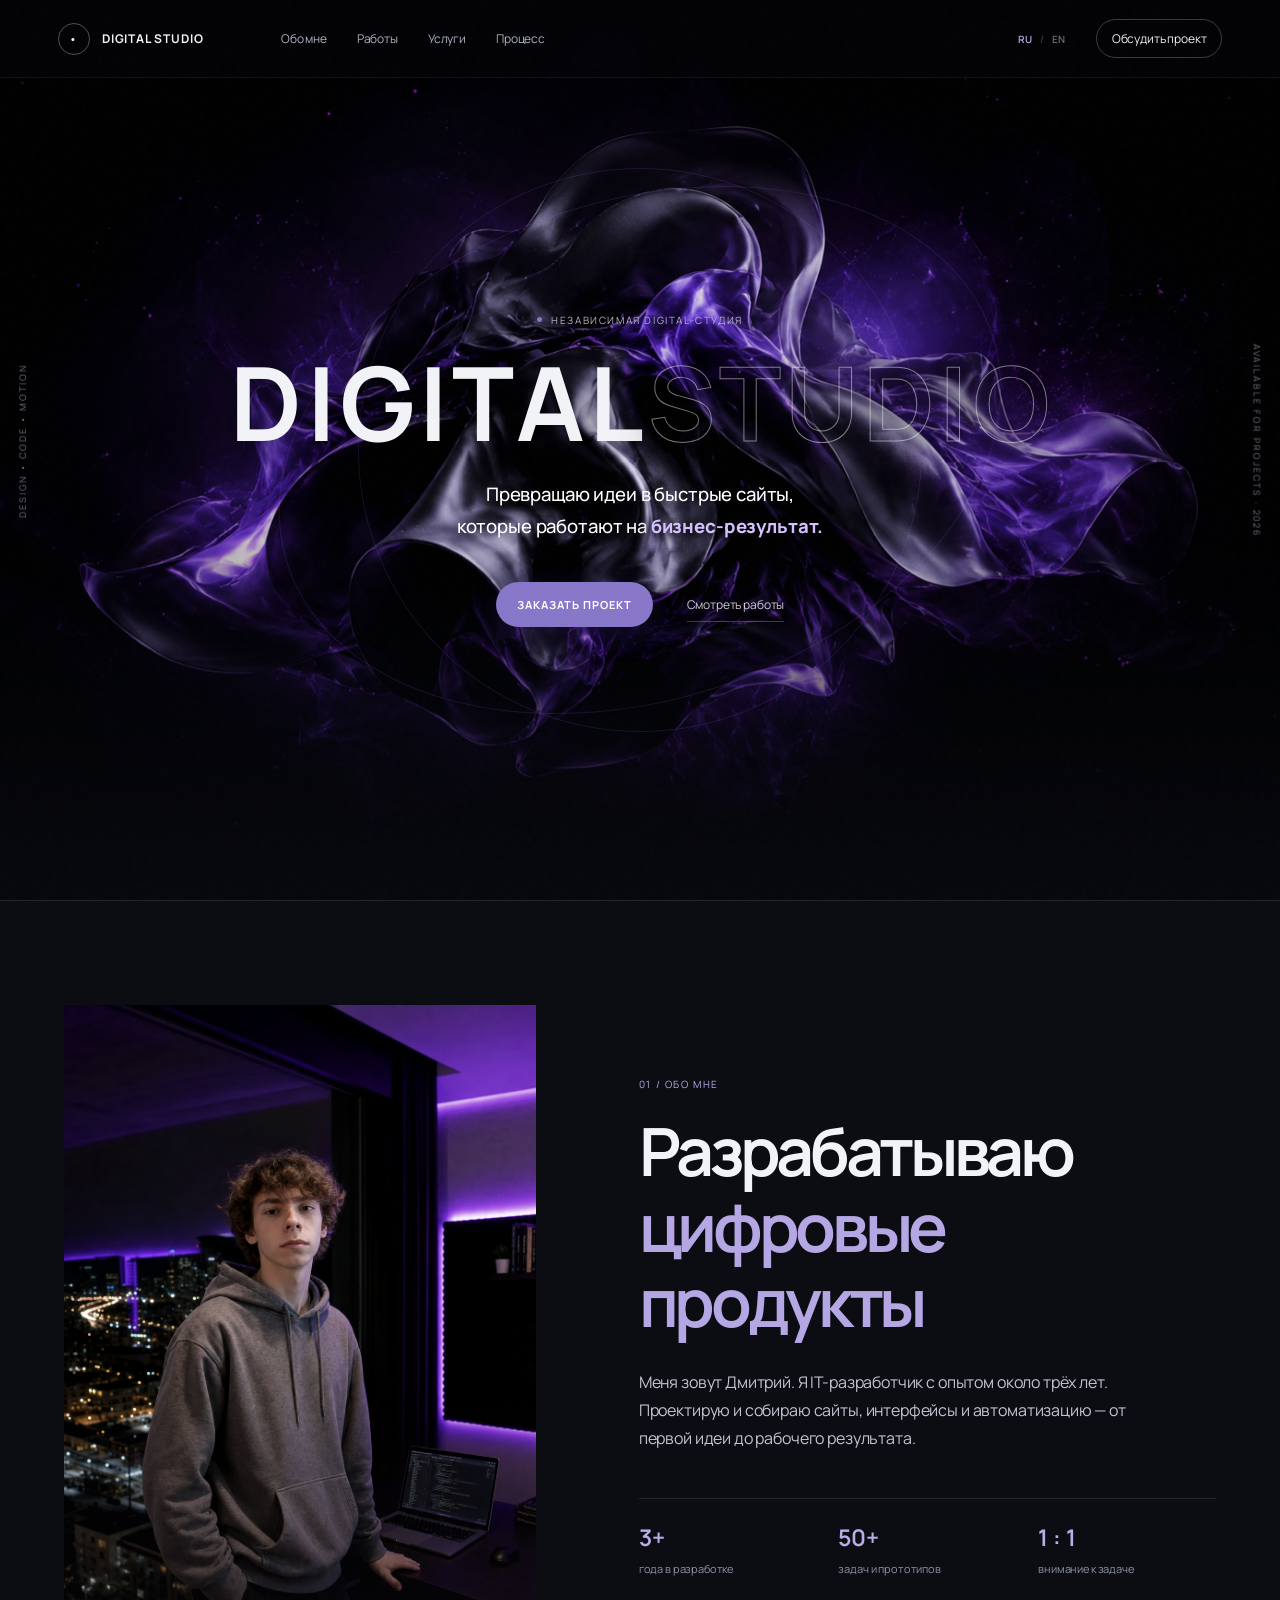
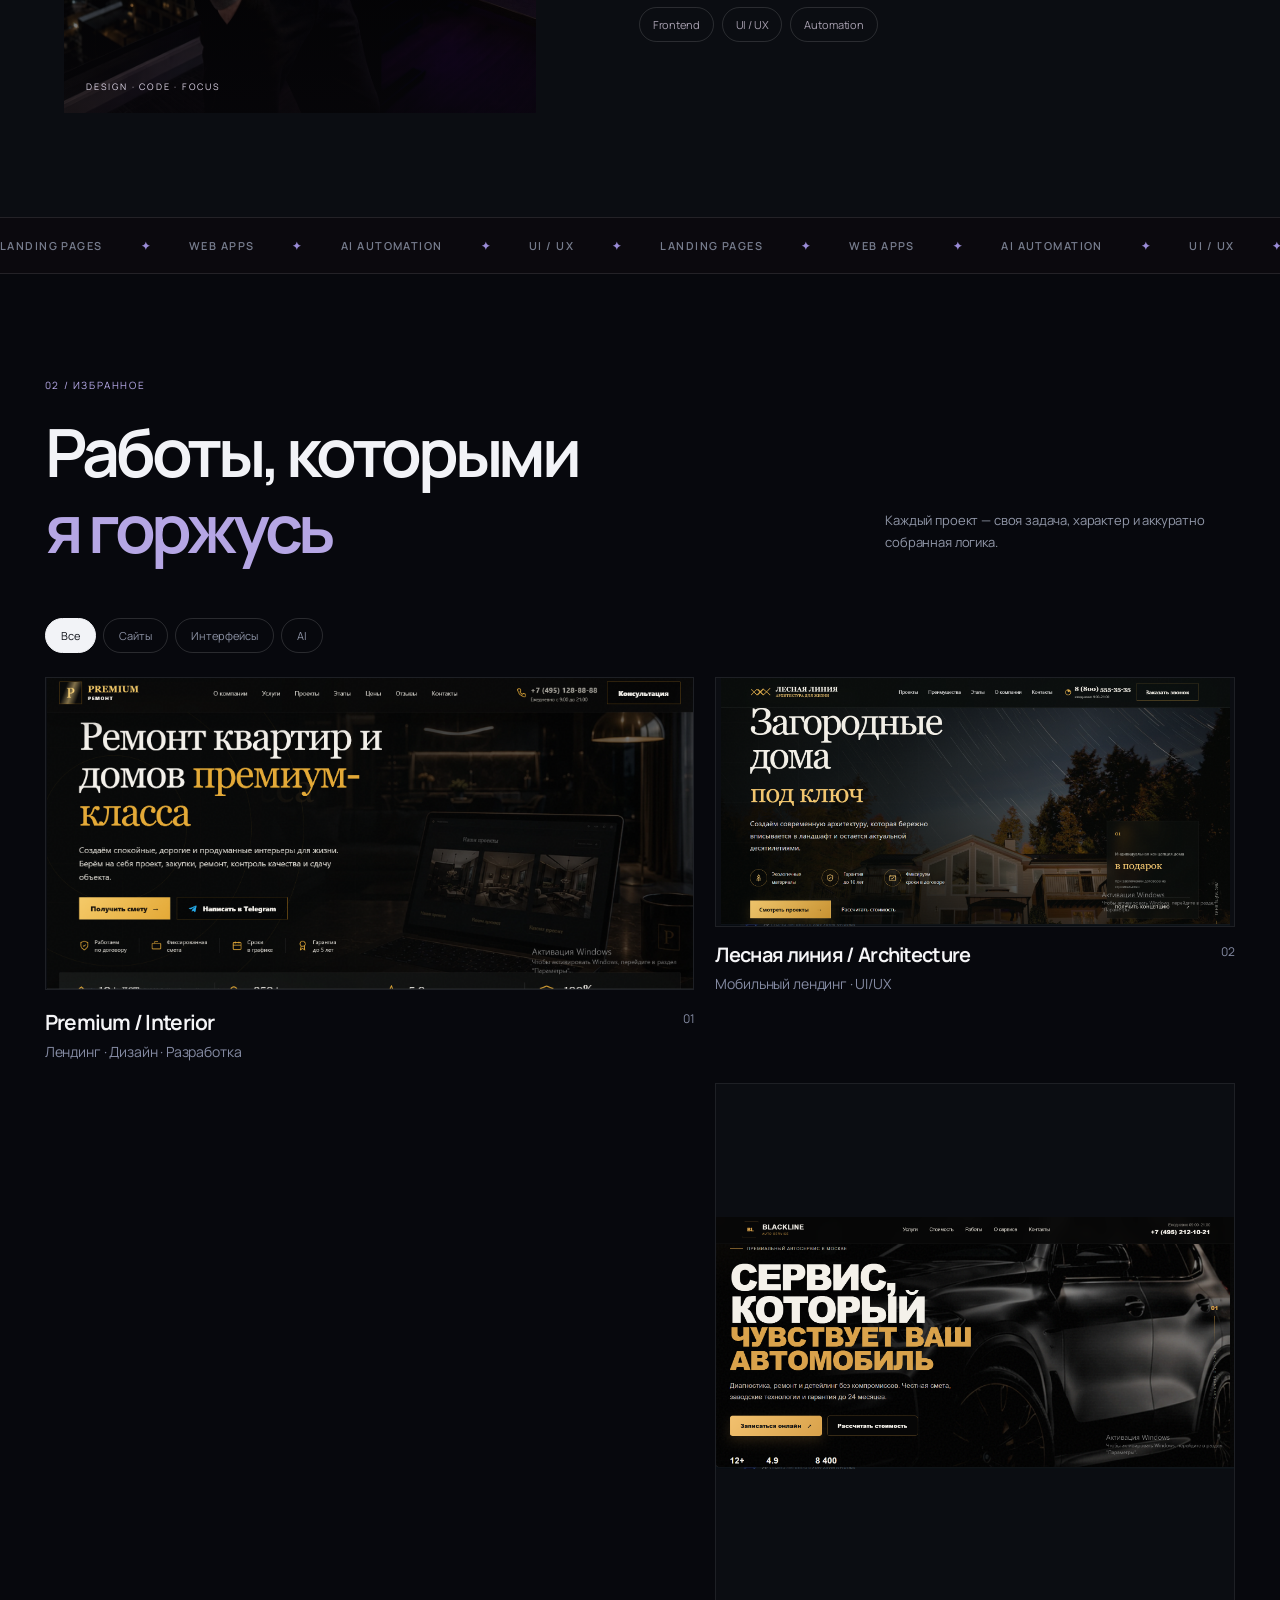
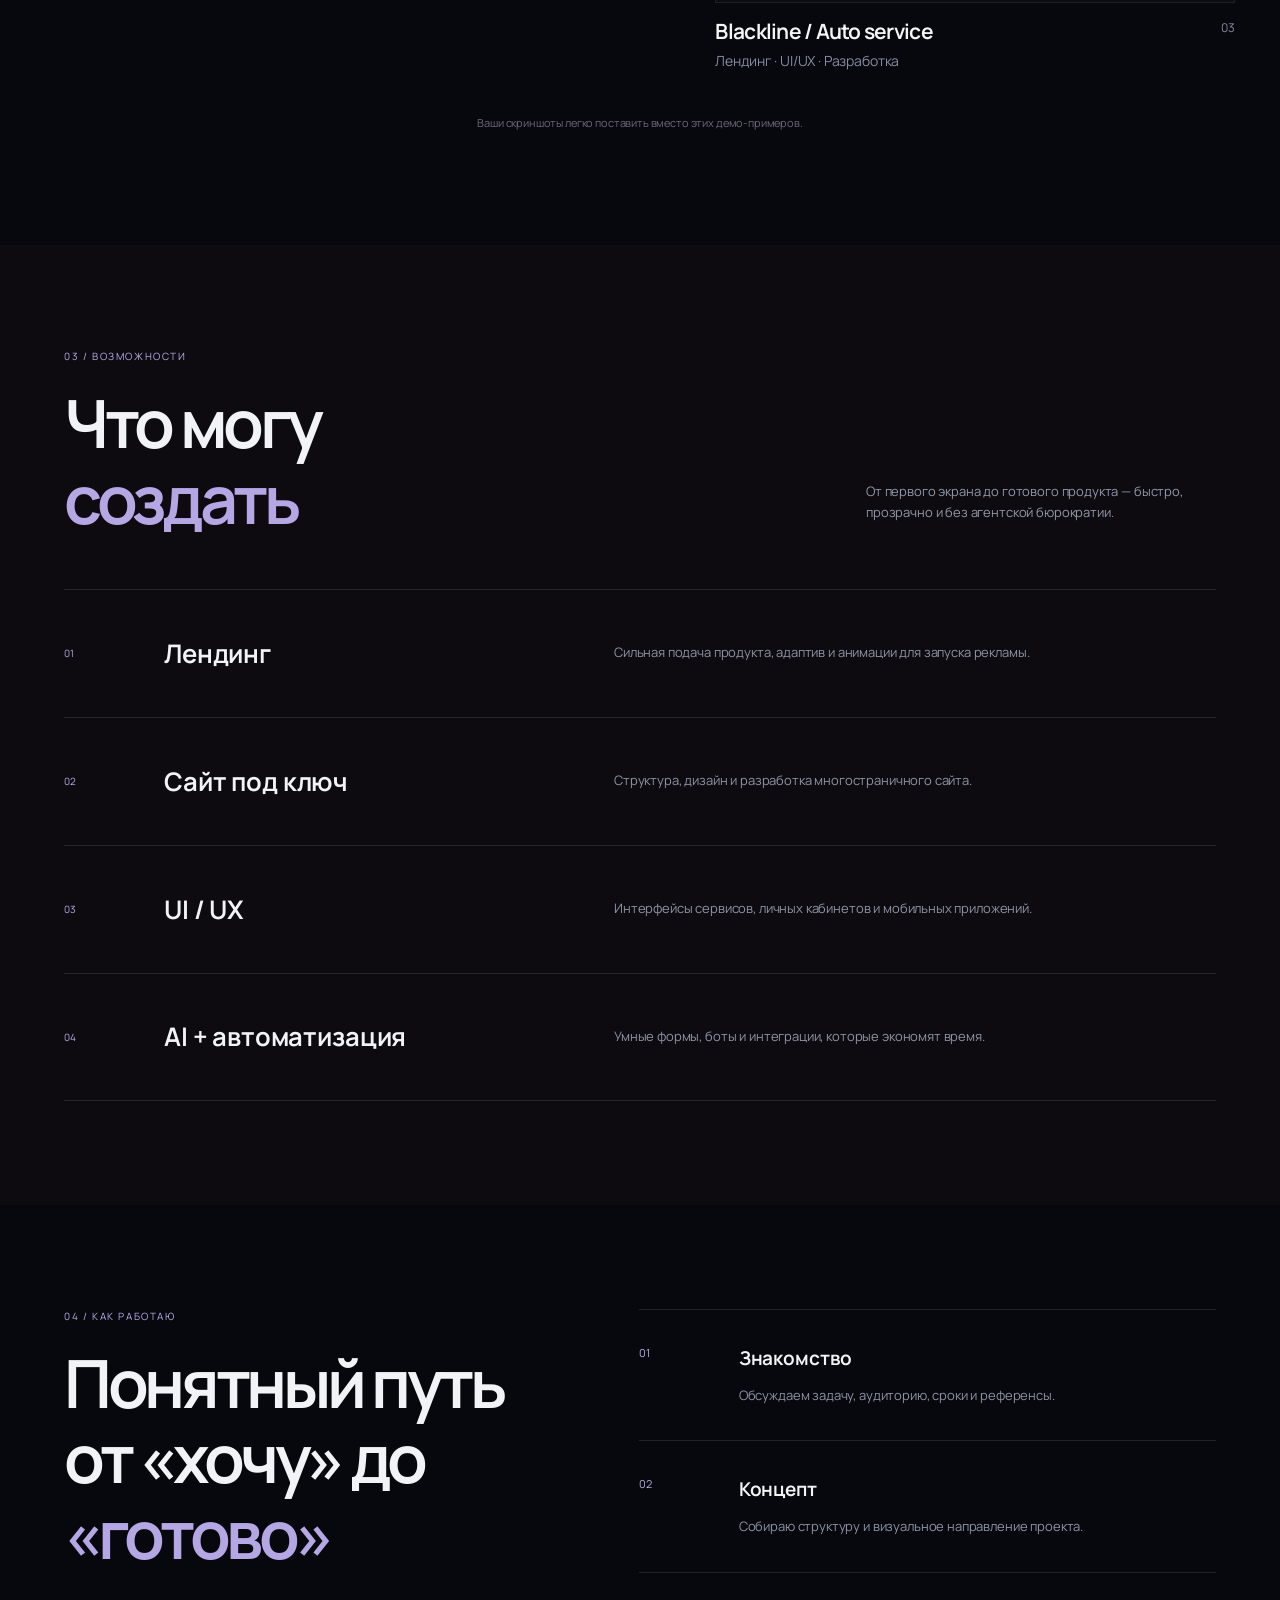
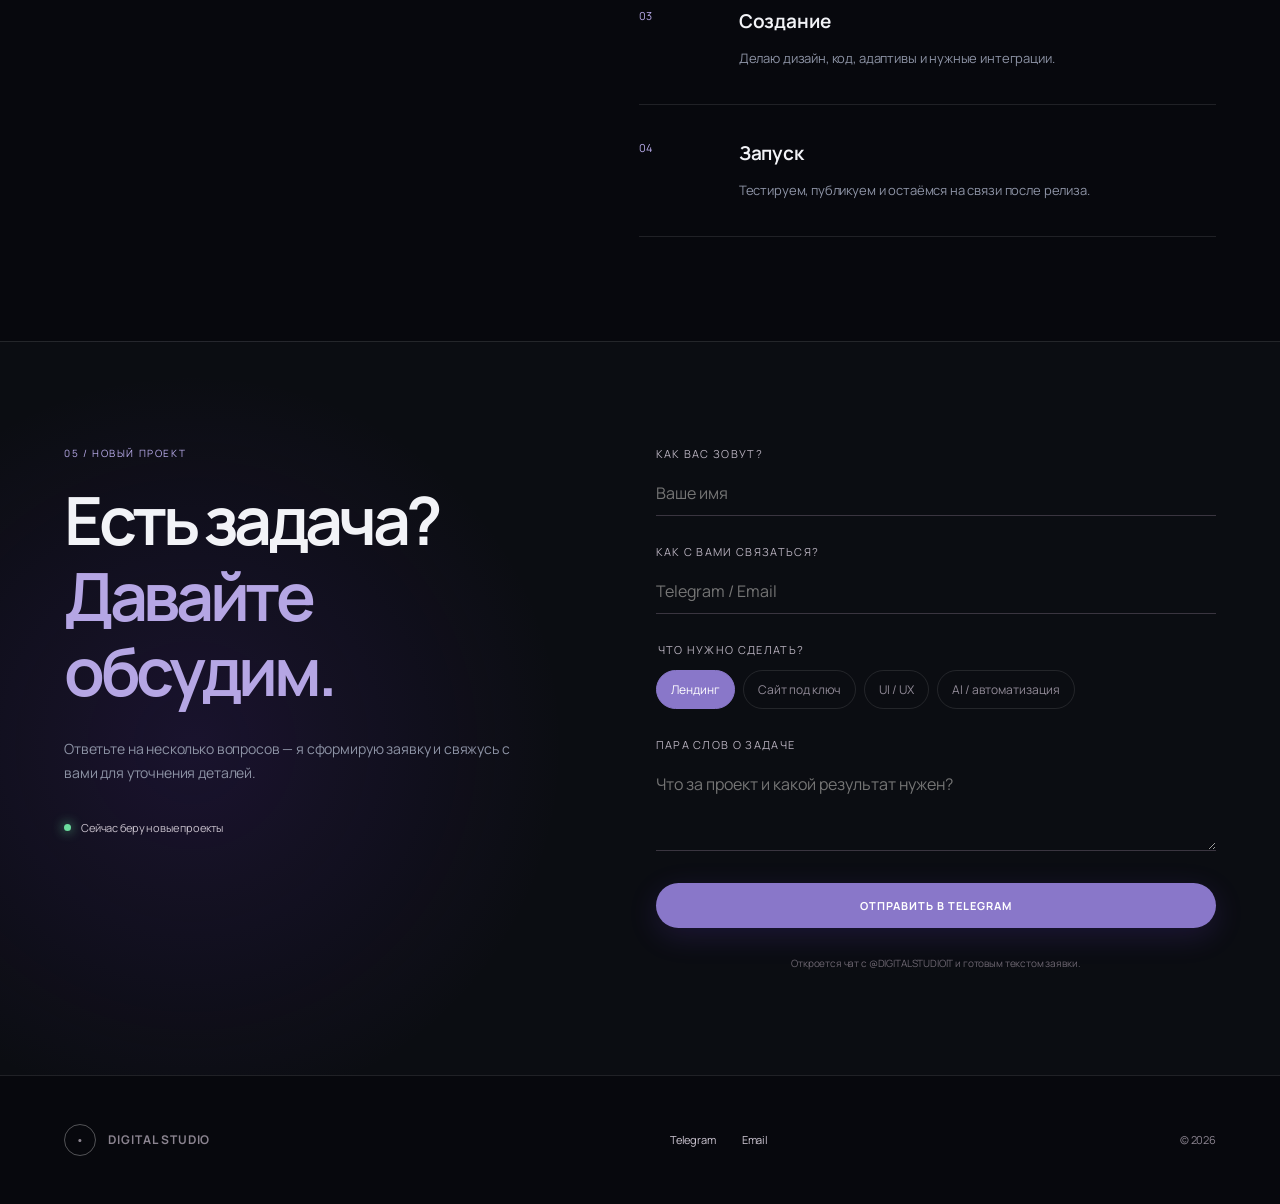
==== index.html @ bd1ac0fb "Initial portfolio website" ====
<!doctype html>
<html lang="ru">
<head>
  <meta charset="UTF-8">
  <meta name="viewport" content="width=device-width, initial-scale=1.0">
  <meta name="theme-color" content="#08070b">
  <meta name="description" content="Digital studio — сайты, интерфейсы и автоматизация для бизнеса.">
  <title>Digital studio — design, code, motion</title>
  <link rel="preconnect" href="https://fonts.googleapis.com">
  <link rel="preconnect" href="https://fonts.gstatic.com" crossorigin>
  <link href="https://fonts.googleapis.com/css2?family=Manrope:wght@400;500;600;700&family=Unbounded:wght@500;600&display=swap" rel="stylesheet">
  <link rel="stylesheet" href="styles.css">
  <link rel="stylesheet" href="about.css">
  <link rel="stylesheet" href="portfolio.css">
  <link rel="stylesheet" href="minimal.css">
</head>
<body>
  <div class="noise" aria-hidden="true"></div>
  <header class="header">
    <a class="brand" href="#top" aria-label="Digital studio — на главную">
      <span class="brand-mark">•</span>
      <span>Digital studio</span>
    </a>
    <nav class="nav" aria-label="Основная навигация">
      <a href="#about">Обо мне</a>
      <a href="#works">Работы</a>
      <a href="#services">Услуги</a>
      <a href="#process">Процесс</a>
    </nav>
    <div class="lang-switch" role="group" aria-label="Выбор языка">
      <button class="lang active" type="button" data-lang="ru">RU</button><span>/</span><button class="lang" type="button" data-lang="en">EN</button>
    </div>
    <a class="header-cta" href="#order">Обсудить проект</a>
    <button class="menu-button" type="button" aria-label="Открыть меню" aria-expanded="false"><span></span><span></span></button>
  </header>

  <main>
    <section class="hero" id="top">
      <img class="hero-art" src="assets/hero-art.png" alt="Абстрактная фиолетовая 3D-форма">
      <div class="hero-vignette"></div>
      <div class="orbit orbit-one"></div>
      <div class="orbit orbit-two"></div>
      <div class="hero-copy">
        <p class="eyebrow"><span></span> Независимая digital-студия</p>
        <h1>DIGITAL<span>STUDIO</span></h1>
        <p class="hero-lead">Превращаю идеи в быстрые сайты,<br>которые работают на <em>бизнес-результат.</em></p>
        <div class="hero-actions">
          <a class="button button-primary" href="#order">Заказать проект</a>
          <a class="text-link" href="#works">Смотреть работы</a>
        </div>
      </div>
      <p class="hero-side hero-side-left">DESIGN • CODE • MOTION</p>
      <p class="hero-side hero-side-right">AVAILABLE FOR PROJECTS · 2026</p>
    </section>

    <section class="about section" id="about">
      <div class="about-media reveal">
        <img src="assets/about-photo.png" alt="Разработчик за работой у окна с видом на ночной город">
        <span class="about-media-label">DESIGN · CODE · FOCUS</span>
      </div>
      <div class="about-copy reveal">
        <p class="kicker">01 / Обо мне</p>
        <h2>Разрабатываю<br><span>цифровые продукты</span></h2>
        <p class="about-lead">Меня зовут Дмитрий. Я IT-разработчик с опытом около трёх лет. Проектирую и собираю сайты, интерфейсы и автоматизацию — от первой идеи до рабочего результата.</p>
        <div class="about-facts">
          <div><strong>3+</strong><span>года в разработке</span></div>
          <div><strong>50+</strong><span>задач и прототипов</span></div>
          <div><strong>1 : 1</strong><span>внимание к задаче</span></div>
        </div>
        <div class="about-tags"><span>Frontend</span><span>UI / UX</span><span>Automation</span></div>
      </div>
    </section>

    <section class="marquee" aria-label="Услуги">
      <div class="marquee-track">
        <span>LANDING PAGES</span><i>✦</i><span>WEB APPS</span><i>✦</i><span>AI AUTOMATION</span><i>✦</i><span>UI / UX</span><i>✦</i>
        <span>LANDING PAGES</span><i>✦</i><span>WEB APPS</span><i>✦</i><span>AI AUTOMATION</span><i>✦</i><span>UI / UX</span><i>✦</i>
      </div>
    </section>

    <section class="section works" id="works">
      <div class="section-heading reveal">
        <div><p class="kicker">02 / Избранное</p><h2>Работы, которыми<br><span>я горжусь</span></h2></div>
        <p class="section-note">Каждый проект — своя задача, характер и аккуратно собранная логика.</p>
      </div>
      <div class="filters reveal" role="group" aria-label="Фильтр работ">
        <button class="filter active" data-filter="all">Все</button>
        <button class="filter" data-filter="web">Сайты</button>
        <button class="filter" data-filter="ui">Интерфейсы</button>
        <button class="filter" data-filter="ai">AI</button>
      </div>
      <div class="work-grid">
        <article class="work-card work-card-large reveal" data-category="web">
          <a class="work-card-link" href="https://witchcraftit.github.io/premium-renovation-github-pages/" target="_blank" rel="noopener noreferrer">
            <div class="portfolio-visual"><img src="assets/portfolio-premium-final.png" alt="Лендинг премиального ремонта квартир и домов"></div>
            <div class="work-meta"><div><h3>Premium / Interior</h3><p>Лендинг · Дизайн · Разработка</p></div><span>01</span></div>
          </a>
        </article>
        <article class="work-card reveal" data-category="ui">
          <a class="work-card-link" href="https://witchcraftit.github.io/forest-landing/" target="_blank" rel="noopener noreferrer">
            <div class="portfolio-visual"><img src="assets/portfolio-forest-final.png" alt="Лендинг загородных домов"></div>
            <div class="work-meta"><div><h3>Лесная линия / Architecture</h3><p>Мобильный лендинг · UI/UX</p></div><span>02</span></div>
          </a>
        </article>
        <article class="work-card reveal" data-category="ai">
          <a class="work-card-link" href="https://witchcraftit.github.io/blackline-auto-github-pages/" target="_blank" rel="noopener noreferrer">
            <div class="portfolio-visual"><img src="assets/portfolio-blackline-final.png" alt="Лендинг премиального автосервиса Blackline"></div>
            <div class="work-meta"><div><h3>Blackline / Auto service</h3><p>Лендинг · UI/UX · Разработка</p></div><span>03</span></div>
          </a>
        </article>
      </div>
      <p class="replace-note reveal">Ваши скриншоты легко поставить вместо этих демо-примеров.</p>
    </section>

    <section class="section services" id="services">
      <div class="section-heading reveal">
        <div><p class="kicker">03 / Возможности</p><h2>Что могу<br><span>создать</span></h2></div>
        <p class="section-note">От первого экрана до готового продукта — быстро, прозрачно и без агентской бюрократии.</p>
      </div>
      <div class="service-list">
        <article class="service reveal"><span class="service-number">01</span><h3>Лендинг</h3><p>Сильная подача продукта, адаптив и анимации для запуска рекламы.</p></article>
        <article class="service reveal"><span class="service-number">02</span><h3>Сайт под ключ</h3><p>Структура, дизайн и разработка многостраничного сайта.</p></article>
        <article class="service reveal"><span class="service-number">03</span><h3>UI / UX</h3><p>Интерфейсы сервисов, личных кабинетов и мобильных приложений.</p></article>
        <article class="service reveal"><span class="service-number">04</span><h3>AI + автоматизация</h3><p>Умные формы, боты и интеграции, которые экономят время.</p></article>
      </div>
    </section>

    <section class="section process" id="process">
      <div class="process-intro reveal"><p class="kicker">04 / Как работаю</p><h2>Понятный путь<br>от «хочу» до <span>«готово»</span></h2></div>
      <div class="steps">
        <article class="step reveal"><span>01</span><div><h3>Знакомство</h3><p>Обсуждаем задачу, аудиторию, сроки и референсы.</p></div></article>
        <article class="step reveal"><span>02</span><div><h3>Концепт</h3><p>Собираю структуру и визуальное направление проекта.</p></div></article>
        <article class="step reveal"><span>03</span><div><h3>Создание</h3><p>Делаю дизайн, код, адаптивы и нужные интеграции.</p></div></article>
        <article class="step reveal"><span>04</span><div><h3>Запуск</h3><p>Тестируем, публикуем и остаёмся на связи после релиза.</p></div></article>
      </div>
    </section>

    <section class="section order" id="order">
      <div class="order-copy reveal"><p class="kicker">05 / Новый проект</p><h2>Есть задача?<br><span>Давайте обсудим.</span></h2><p>Ответьте на несколько вопросов — я сформирую заявку и свяжусь с вами для уточнения деталей.</p><div class="availability"><i></i> Сейчас беру новые проекты</div></div>
      <form class="order-form reveal" id="orderForm">
        <label>Как вас зовут?<input type="text" name="name" placeholder="Ваше имя" required></label>
        <label>Как с вами связаться?<input type="text" name="contact" placeholder="Telegram / Email" required></label>
        <fieldset><legend>Что нужно сделать?</legend><div class="choices"><label><input type="radio" name="service" value="Лендинг" checked><span>Лендинг</span></label><label><input type="radio" name="service" value="Сайт под ключ"><span>Сайт под ключ</span></label><label><input type="radio" name="service" value="UI / UX"><span>UI / UX</span></label><label><input type="radio" name="service" value="AI / автоматизация"><span>AI / автоматизация</span></label></div></fieldset>
        <label>Пара слов о задаче<textarea name="message" rows="3" placeholder="Что за проект и какой результат нужен?"></textarea></label>
        <button class="button button-primary submit" type="submit">Отправить в Telegram</button>
        <p class="form-hint">Откроется чат с @DIGITALSTUDIOIT и готовым текстом заявки.</p>
      </form>
    </section>
  </main>

  <footer class="footer">
    <a class="brand" href="#top"><span class="brand-mark">•</span><span>Digital studio</span></a>
    <div class="footer-links"><a href="https://t.me/DIGITALSTUDIOIT" target="_blank" rel="noopener">Telegram</a><a href="mailto:hello@yourdomain.com">Email</a></div>
    <span>© 2026</span>
  </footer>

  <div class="toast" role="status" aria-live="polite"><strong>Открываю Telegram</strong><span>Текст заявки уже подготовлен.</span></div>
  <script src="script.js"></script>
</body>
</html>
---- styles.css ----
:root{--bg:#08070b;--panel:#100e15;--text:#f4f0f8;--muted:#9a93a4;--violet:#8f5bff;--bright:#b896ff;--line:rgba(255,255,255,.12);--display:"Unbounded",sans-serif;--body:"Manrope",sans-serif}
*{box-sizing:border-box}html{scroll-behavior:smooth}body{margin:0;background:var(--bg);color:var(--text);font-family:var(--body);overflow-x:hidden}a{color:inherit;text-decoration:none}button,input,textarea{font:inherit}.noise{position:fixed;inset:0;pointer-events:none;z-index:20;opacity:.035;background-image:url("data:image/svg+xml,%3Csvg viewBox='0 0 180 180' xmlns='http://www.w3.org/2000/svg'%3E%3Cfilter id='n'%3E%3CfeTurbulence type='fractalNoise' baseFrequency='.9' numOctaves='3' stitchTiles='stitch'/%3E%3C/filter%3E%3Crect width='100%25' height='100%25' filter='url(%23n)' opacity='.8'/%3E%3C/svg%3E")}
.header{height:86px;display:flex;align-items:center;justify-content:space-between;padding:0 4.5vw;position:absolute;top:0;left:0;right:0;z-index:10;border-bottom:1px solid rgba(255,255,255,.08)}.brand{display:flex;align-items:center;gap:12px;font:600 14px var(--display);letter-spacing:.02em}.brand-mark{width:35px;height:35px;border:1px solid rgba(255,255,255,.5);border-radius:50%;display:grid;place-items:center;font-size:13px}.nav{display:flex;gap:38px;color:#c6c1ca;font-size:13px}.nav a,.header-cta,.footer a{transition:color .2s}.nav a:hover,.footer a:hover{color:var(--bright)}.header-cta{font-size:13px;border-bottom:1px solid #fff;padding-bottom:5px}.header-cta span{color:var(--bright)}.menu-button{display:none;background:none;border:0;color:white}
.hero{height:min(900px,100svh);min-height:700px;position:relative;display:grid;place-items:center;overflow:hidden;background:#050507}.hero-art{position:absolute;width:100%;height:100%;object-fit:cover;opacity:.96;animation:heroIn 1.6s cubic-bezier(.2,.7,.2,1) both}.hero-vignette{position:absolute;inset:0;background:linear-gradient(180deg,rgba(0,0,0,.35) 0%,transparent 25%,transparent 62%,#08070b 100%),radial-gradient(circle at center,transparent 0%,rgba(0,0,0,.15) 48%,rgba(0,0,0,.7) 100%)}.orbit{position:absolute;border:1px solid rgba(166,117,255,.13);border-radius:50%;width:44vw;height:44vw;min-width:500px;min-height:500px;animation:spin 22s linear infinite}.orbit-two{width:58vw;height:28vw;transform:rotate(-18deg);animation-direction:reverse;animation-duration:30s}.hero-copy{position:relative;text-align:center;z-index:2;margin-top:30px}.eyebrow,.kicker{font-size:11px;letter-spacing:.22em;text-transform:uppercase;color:#bab3c0}.eyebrow{display:flex;justify-content:center;align-items:center;gap:9px}.eyebrow span{width:5px;height:5px;border-radius:50%;background:var(--violet);box-shadow:0 0 12px var(--violet)}.hero h1{font:600 clamp(42px,8vw,118px)/.92 var(--display);letter-spacing:.12em;margin:28px 0 22px;text-indent:.12em;text-shadow:0 5px 40px #000}.hero h1 span{color:transparent;-webkit-text-stroke:1px rgba(255,255,255,.62)}.hero-lead{font-size:clamp(15px,1.45vw,20px);line-height:1.7;color:#d0cad5}.hero-lead em{color:var(--bright);font-style:normal}.hero-actions{display:flex;align-items:center;justify-content:center;gap:34px;margin-top:32px}.button{border:0;display:inline-flex;align-items:center;justify-content:center;gap:32px;padding:17px 22px;border-radius:2px;text-transform:uppercase;font-size:11px;letter-spacing:.14em;font-weight:700;cursor:pointer}.button-primary{background:var(--violet);color:#fff;box-shadow:0 10px 45px rgba(126,73,240,.24);transition:transform .25s,background .25s,box-shadow .25s}.button-primary:hover{background:#a176ff;transform:translateY(-2px);box-shadow:0 14px 55px rgba(126,73,240,.4)}.text-link{font-size:12px;color:#d0cad6;border-bottom:1px solid rgba(255,255,255,.3);padding:8px 0}.text-link span{margin-left:10px;color:var(--bright)}.hero-side{position:absolute;z-index:2;bottom:50%;font-size:9px;letter-spacing:.22em;color:#77717d}.hero-side-left{left:2.3vw;transform:rotate(-90deg) translateX(-50%);transform-origin:left bottom}.hero-side-right{right:2.3vw;transform:rotate(90deg) translateX(50%);transform-origin:right bottom}.scroll{position:absolute;z-index:3;bottom:28px;width:42px;height:42px;border:1px solid rgba(255,255,255,.2);border-radius:50%;display:grid;place-items:center;color:var(--bright);transition:.3s}.scroll:hover{background:var(--violet);color:#fff;border-color:var(--violet)}
.marquee{border-block:1px solid var(--line);overflow:hidden;background:#0b090e}.marquee-track{display:flex;width:max-content;align-items:center;gap:38px;padding:20px 0;animation:marquee 24s linear infinite;font:500 11px var(--display);letter-spacing:.16em;color:#8d8792}.marquee i{font-style:normal;color:var(--violet)}
.section{padding:120px max(5vw,24px)}.section-heading{display:flex;align-items:end;justify-content:space-between;margin-bottom:52px}.kicker{color:var(--bright);margin:0 0 22px}.section h2{font:500 clamp(34px,5.2vw,72px)/1.14 var(--display);letter-spacing:-.045em;margin:0}.section h2 span{color:var(--bright)}.section-note{max-width:350px;line-height:1.65;color:var(--muted);font-size:14px}.filters{display:flex;gap:8px;margin-bottom:24px}.filter{border:1px solid var(--line);border-radius:30px;background:transparent;color:var(--muted);padding:9px 17px;cursor:pointer;font-size:12px;transition:.2s}.filter:hover,.filter.active{background:var(--text);color:#111;border-color:var(--text)}.work-grid{display:grid;grid-template-columns:1.15fr .85fr;gap:52px 22px}.work-card{transition:opacity .3s,transform .3s}.work-card.hidden{display:none}.work-card-large{grid-row:span 2}.mockup{height:clamp(310px,42vw,600px);background:#17131f;overflow:hidden;position:relative}.work-card:not(.work-card-large) .mockup{height:clamp(270px,27vw,370px)}.mockup-a{padding:8%;background:radial-gradient(circle at 55% 45%,#53318f 0%,#1e152b 27%,#0a090d 68%)}.browser{height:100%;background:linear-gradient(135deg,rgba(255,255,255,.05),transparent),#0b0910;border:1px solid rgba(255,255,255,.18);padding:18px;color:#fff;position:relative;box-shadow:0 30px 70px #000}.browser>span{display:inline-block;width:5px;height:5px;background:#555;border-radius:50%;margin-right:4px}.browser b{display:block;margin:14% 0 20%;font:500 10px var(--display);letter-spacing:.2em}.browser h3{font:500 clamp(28px,4vw,60px)/1.05 var(--display);text-transform:uppercase;letter-spacing:-.06em}.browser small{position:absolute;bottom:8%;left:18px;font-size:7px;letter-spacing:.14em}.mockup-b{display:grid;place-items:end center;background:linear-gradient(145deg,#d3c5f4,#8b75bd);padding-top:35px}.phone{width:52%;height:105%;border:5px solid #15121c;border-radius:30px 30px 0 0;background:#f8f6fb;color:#19161e;padding:24px 16px;box-shadow:0 20px 60px #493b68;transform:rotate(3deg)}.phone-top{width:36%;height:8px;background:#19161e;border-radius:10px;margin:-17px auto 28px}.phone p{font-size:7px;color:#777;margin:0}.phone strong{font-size:20px}.chart{height:27%;margin:18px 0;background:linear-gradient(180deg,rgba(130,80,240,.4),transparent);clip-path:polygon(0 72%,15% 55%,29% 67%,43% 20%,58% 48%,73% 30%,86% 43%,100% 0,100% 100%,0 100%);border-bottom:1px solid #7b4bdc}.phone-row{height:26px;border-radius:8px;background:#e8e4ed;margin:8px 0}.phone-row.short{width:68%}.mockup-c{padding:8%;background:radial-gradient(circle at 75% 55%,#452282,#0b0910 57%)}.ai-window{height:100%;background:rgba(10,8,14,.88);border:1px solid rgba(255,255,255,.13);padding:25px;position:relative;overflow:hidden}.ai-nav{font:500 8px var(--display);letter-spacing:.2em}.ai-nav i{float:right;width:20px;height:3px;background:#4f4857;margin-left:6px}.ai-window h3{font:500 clamp(20px,2.6vw,36px)/1.2 var(--display);margin-top:15%;position:relative;z-index:2}.ai-window h3 em{color:var(--bright);font-style:normal}.ai-chip{position:absolute;z-index:2;bottom:11%;left:8%;right:8%;border:1px solid rgba(255,255,255,.2);border-radius:40px;padding:12px 14px;font-size:8px;color:#aaa}.ai-chip b{float:right;color:white}.glow-ball{position:absolute;width:180px;height:180px;border-radius:50%;right:-45px;bottom:-35px;background:radial-gradient(circle at 35% 30%,#cfb7ff,#6d32e8 35%,#190a35 70%);filter:blur(2px);box-shadow:0 0 60px #7137df}.work-meta{display:flex;justify-content:space-between;padding-top:17px}.work-meta h3{font:500 14px var(--display);margin:0 0 8px}.work-meta p{font-size:11px;color:var(--muted);margin:0}.work-meta>span{font-size:10px;color:#6c6670}.replace-note{text-align:center;color:#6f6876;font-size:11px;margin-top:54px}
.services{background:#0d0b10}.service{display:grid;grid-template-columns:80px 1fr 1.15fr 180px 40px;align-items:center;gap:20px;min-height:128px;border-top:1px solid var(--line);transition:background .3s,padding .3s}.service:last-child{border-bottom:1px solid var(--line)}.service:hover{background:rgba(143,91,255,.07);padding-inline:18px}.service-number{font-size:10px;color:var(--bright)}.service h3{font:500 clamp(18px,2vw,27px) var(--display);margin:0}.service p{color:var(--muted);font-size:13px;line-height:1.5}.service strong{font-size:12px;font-weight:500;color:#c7c0cc}.service-arrow{font-size:24px;color:var(--bright)}
.process{display:grid;grid-template-columns:.9fr 1.1fr;gap:8vw}.process-intro{position:sticky;top:80px;height:max-content}.steps{counter-reset:step}.step{display:grid;grid-template-columns:80px 1fr;gap:20px;padding:35px 0;border-top:1px solid var(--line)}.step:last-child{border-bottom:1px solid var(--line)}.step>span{font-size:11px;color:var(--bright)}.step h3{font:500 19px var(--display);margin:0 0 14px}.step p{margin:0;color:var(--muted);line-height:1.6;font-size:13px;max-width:420px}
.order{background:radial-gradient(circle at 15% 55%,rgba(102,50,190,.23),transparent 32%),#0e0b13;display:grid;grid-template-columns:.85fr 1fr;gap:9vw;align-items:start;border-top:1px solid var(--line)}.order-copy>p:not(.kicker){color:var(--muted);max-width:450px;line-height:1.7;font-size:14px;margin-top:28px}.availability{display:flex;align-items:center;gap:10px;margin-top:35px;font-size:11px;color:#c8c1cc}.availability i{width:7px;height:7px;background:#6bdc9d;border-radius:50%;box-shadow:0 0 12px #6bdc9d}.order-form{display:grid;gap:28px}.order-form>label,.order-form legend{display:grid;gap:10px;font-size:11px;color:#b7b0bd;text-transform:uppercase;letter-spacing:.12em}.order-form input[type=text],.order-form textarea{width:100%;border:0;border-bottom:1px solid #3a3540;background:transparent;color:#fff;padding:11px 0;outline:none;text-transform:none;letter-spacing:0;font-size:16px;resize:vertical}.order-form input:focus,.order-form textarea:focus{border-color:var(--violet)}.order-form fieldset{border:0;padding:0;margin:0}.choices{display:flex;flex-wrap:wrap;gap:8px;margin-top:13px}.choices input{position:absolute;opacity:0}.choices span{display:block;padding:10px 14px;border:1px solid var(--line);border-radius:30px;color:#928b98;text-transform:none;letter-spacing:0;cursor:pointer;font-size:12px}.choices input:checked+span{background:var(--violet);border-color:var(--violet);color:white}.submit{width:100%;margin-top:4px}.form-hint{margin:0;color:#6d6671;font-size:10px;line-height:1.5;text-align:center}.footer{padding:48px 5vw;display:grid;grid-template-columns:1.2fr 1fr auto;align-items:center;gap:30px;border-top:1px solid var(--line);color:#8b8490;font-size:11px}.footer-links{display:flex;gap:26px;color:#d0c9d5}.toast{position:fixed;z-index:50;right:24px;bottom:24px;background:#f5f1f8;color:#17131a;padding:16px 22px;display:grid;gap:4px;box-shadow:0 20px 70px #000;border-left:3px solid var(--violet);transform:translateY(130%);opacity:0;transition:.4s}.toast.show{transform:none;opacity:1}.toast strong{font-size:13px}.toast span{font-size:11px;color:#6f6873}.reveal{opacity:0;transform:translateY(24px);transition:opacity .7s ease,transform .7s ease}.reveal.visible{opacity:1;transform:none}
@keyframes heroIn{from{transform:scale(1.08);filter:blur(8px);opacity:0}to{transform:scale(1);filter:blur(0);opacity:.96}}@keyframes spin{to{transform:rotate(360deg)}}@keyframes marquee{to{transform:translateX(-50%)}}
@media(max-width:850px){.header{height:72px;padding-inline:20px}.nav,.header-cta{display:none}.menu-button{display:block;width:34px;height:34px}.menu-button span{display:block;width:22px;height:1px;background:#fff;margin:6px}.menu-button.open span:first-child{transform:translateY(3.5px) rotate(45deg)}.menu-button.open span:last-child{transform:translateY(-3.5px) rotate(-45deg)}.nav.open{display:flex;position:absolute;top:72px;left:0;right:0;background:#0c0a0f;padding:28px 20px;flex-direction:column;border-bottom:1px solid var(--line)}.hero{min-height:690px}.hero-art{width:145%;max-width:none}.hero h1{font-size:clamp(38px,11vw,70px)}.hero-side{display:none}.section{padding-block:85px}.section-heading{display:block}.section-note{margin-top:25px}.work-grid{grid-template-columns:1fr}.work-card-large{grid-row:auto}.mockup,.work-card:not(.work-card-large) .mockup{height:72vw;max-height:540px}.service{grid-template-columns:42px 1fr auto}.service p{grid-column:2/4;margin:0 0 12px}.service strong{grid-column:2}.service-arrow{grid-column:3;grid-row:1}.process,.order{grid-template-columns:1fr}.process-intro{position:static}.order{gap:60px}.footer{grid-template-columns:1fr 1fr}.footer>span{text-align:right}}
@media(max-width:520px){.brand{font-size:12px}.brand-mark{width:31px;height:31px}.hero{height:100svh}.hero-copy{padding:0 17px}.hero h1{letter-spacing:.03em;text-indent:.03em}.hero-lead br{display:none}.hero-actions{flex-direction:column;gap:15px}.hero .button{width:100%;max-width:270px}.section{padding-inline:18px}.section h2{font-size:34px}.work-card:not(.work-card-large) .mockup,.mockup{height:105vw}.phone{width:65%}.service{min-height:150px}.service h3{font-size:16px}.process{gap:55px}.step{grid-template-columns:45px 1fr}.footer{grid-template-columns:1fr}.footer>span{text-align:left}.footer-links{margin-block:5px}.toast{left:14px;right:14px;bottom:14px}}
@media(prefers-reduced-motion:reduce){html{scroll-behavior:auto}.hero-art,.orbit,.marquee-track{animation:none}.reveal{opacity:1;transform:none;transition:none}}

/* Language switch and price-free service layout */
.lang-switch{display:flex;align-items:center;gap:5px;margin-left:auto;margin-right:28px;color:#514b56;font-size:10px}.lang{border:0;background:transparent;color:#6f6875;font:600 10px var(--display);padding:5px 3px;cursor:pointer;transition:color .2s}.lang:hover,.lang.active{color:var(--bright)}
.header>.brand{flex-shrink:0}.header>.nav{margin-left:clamp(42px,6vw,96px)}
.hero-lead{width:max-content;max-width:calc(100vw - 34px);margin-inline:auto;padding:8px 16px;color:#fff;font-weight:650;text-shadow:0 2px 8px #000,0 0 24px #000}.hero-lead em{color:#d3c0ff;font-weight:750;text-shadow:0 2px 10px #000,0 0 20px #000}
.service{grid-template-columns:80px 1fr 1.4fr}
@media(max-width:850px){.header>.nav{margin-left:0}.lang-switch{margin-left:auto;margin-right:12px}.service{grid-template-columns:42px 1fr}.service p{grid-column:2}.hero-lead{font-weight:700}}
---- about.css ----
.about{display:grid;grid-template-columns:minmax(280px,.9fr) minmax(320px,1.1fr);gap:clamp(45px,8vw,125px);align-items:center;background:#0d0b10;border-top:1px solid var(--line)}
.about-media{position:relative;min-height:520px;overflow:hidden;background:#17121e}
.about-media img{width:100%;height:100%;min-height:520px;display:block;object-fit:cover;object-position:center;filter:saturate(.85) contrast(1.05)}
.about-media:after{content:"";position:absolute;inset:0;background:linear-gradient(180deg,transparent 55%,rgba(8,7,11,.75) 100%);pointer-events:none}
.about-media-label{position:absolute;z-index:1;left:22px;bottom:20px;color:#ded6e8;font-size:9px;letter-spacing:.2em}
.about-copy h2{margin-bottom:28px}.about-lead{max-width:520px;color:#c8c1cd;font-size:16px;line-height:1.75;margin:0}
.about-facts{display:grid;grid-template-columns:repeat(3,1fr);gap:22px;margin-top:46px;padding-top:22px;border-top:1px solid var(--line)}
.about-facts div{display:grid;gap:8px}.about-facts strong{font:500 23px var(--display);color:var(--bright)}.about-facts span{color:var(--muted);font-size:11px;line-height:1.4}
.about-tags{display:flex;flex-wrap:wrap;gap:8px;margin-top:30px}.about-tags span{border:1px solid var(--line);border-radius:30px;padding:9px 13px;color:#a9a1b1;font-size:11px}
@media(max-width:850px){.about{grid-template-columns:1fr;gap:45px}.about-media,.about-media img{min-height:430px;height:70vw;max-height:620px}}
@media(max-width:520px){.about-media,.about-media img{min-height:340px;height:100vw}.about-lead{font-size:15px}.about-facts{gap:12px}.about-facts strong{font-size:17px}.about-facts span{font-size:10px}}
---- portfolio.css ----
.works{padding-inline:max(3.5vw,24px)}
.work-grid{display:grid;grid-template-columns:minmax(0,1.25fr) minmax(0,1fr);gap:21px;align-items:start;min-width:0;overflow:visible}
.work-card{min-width:0;min-height:0;display:flex;flex-direction:column;overflow:visible}
.work-card-link{display:block;width:100%;min-width:0;color:inherit;text-decoration:none}
.work-card-large{grid-row:auto}
.portfolio-visual{width:100%;aspect-ratio:1893 / 911;overflow:hidden;background:#08070b;min-width:0}
.portfolio-visual img{display:block;width:100%;height:100%;object-fit:contain;object-position:center;overflow:hidden}
.work-card-large .portfolio-visual,.work-card:not(.work-card-large) .portfolio-visual,.work-card:nth-child(3) .portfolio-visual{aspect-ratio:1893 / 911}
.work-card:nth-child(3){margin-top:0}
.work-meta{display:grid;grid-template-columns:minmax(0,1fr) auto;align-items:start;gap:16px;padding:20px 0 0;min-width:0}
.work-meta h3{min-width:0;margin:0;color:#f5f5f7;font:600 21px/1.2 var(--body);letter-spacing:-.02em;white-space:nowrap;overflow:hidden;text-overflow:ellipsis}
.work-meta p{margin:8px 0 0;color:#858ba3;font:400 14px/1.35 var(--body)}
.work-meta>span{padding-top:3px;color:#858ba3;font:400 12px/1 var(--body);text-align:right}
.work-card:nth-child(2) .work-meta{padding-top:16px;min-height:126px}
.work-card:nth-child(2) .work-meta h3{font-size:20px}
.work-card:nth-child(3){grid-column:2}
.work-card:nth-child(3) .portfolio-visual{aspect-ratio:430 / 430}
.work-card:nth-child(3) .work-meta{padding-top:16px}
.replace-note{grid-column:1/-1;margin-top:44px}
@media(max-width:1199px){.work-grid{grid-template-columns:minmax(0,1.12fr) minmax(0,1fr);gap:22px}.work-meta h3{font-size:19px}.work-meta p{font-size:13px}}
@media(max-width:767px){.work-grid{grid-template-columns:minmax(0,1fr);gap:42px;overflow:visible}.work-card:nth-child(3){grid-column:auto;margin-top:0}.portfolio-visual,.work-card-large .portfolio-visual,.work-card:not(.work-card-large) .portfolio-visual,.work-card:nth-child(3) .portfolio-visual{aspect-ratio:1893 / 911}.work-meta,.work-card:nth-child(2) .work-meta,.work-card:nth-child(3) .work-meta{padding-top:16px;min-height:0}.work-meta h3,.work-card:nth-child(2) .work-meta h3{font-size:18px;white-space:normal}.work-meta p{font-size:13px}.replace-note{grid-column:auto;margin-top:0}}
---- minimal.css ----
:root{--display:"Manrope",sans-serif;--body:"Manrope",sans-serif;--bg:#07080d;--panel:#0d0f15;--text:#f2f3f7;--muted:#8d93a5;--violet:#8977c9;--bright:#b9aceb;--line:rgba(255,255,255,.1)}
body{font-size:15px;letter-spacing:-.01em;background:var(--bg)}
.noise{opacity:.018}
.header{height:78px;border-bottom-color:rgba(255,255,255,.06);backdrop-filter:blur(14px);background:rgba(7,8,13,.45)}
.brand{font-family:var(--body);font-weight:700;letter-spacing:.08em;text-transform:uppercase;font-size:12px}.brand-mark{width:32px;height:32px;border-color:rgba(255,255,255,.3);font-size:11px}
.nav{gap:30px;font-size:12px;color:#aeb3c0}.header-cta{font-size:12px;border-bottom:0;border:1px solid rgba(255,255,255,.22);border-radius:999px;padding:10px 15px;transition:.25s}.header-cta:hover{border-color:var(--bright);color:#fff}
.hero-vignette{background:linear-gradient(180deg,rgba(0,0,0,.46),transparent 25%,transparent 60%,#07080d 100%),radial-gradient(circle at center,transparent 0%,rgba(0,0,0,.2) 55%,rgba(0,0,0,.72) 100%)}
.hero h1{font-family:var(--display);font-weight:700;letter-spacing:.04em;text-indent:.04em;text-shadow:0 5px 34px rgba(0,0,0,.72)}.hero h1 span{-webkit-text-stroke:1px rgba(255,255,255,.46)}
.eyebrow,.kicker{letter-spacing:.16em;font-size:10px}.hero-lead{font-weight:500;text-shadow:0 2px 15px rgba(0,0,0,.65)}
.button{border-radius:999px;padding:15px 21px;letter-spacing:.09em}.button-primary{box-shadow:0 8px 30px rgba(126,73,240,.16)}.button-primary:hover{box-shadow:0 12px 34px rgba(126,73,240,.27)}.text-link{border-bottom-color:rgba(255,255,255,.22)}
.section{padding-block:104px}.section h2{font-family:var(--display);font-weight:650;letter-spacing:-.065em}.section h2 span{color:#b5a6e4}.section-note{font-size:13px;color:#9197a8}
.marquee-track{font-family:var(--body);font-weight:600;letter-spacing:.13em;color:#777d8e}.marquee i{color:#9a8bd6}
.filters{gap:7px}.filter{padding:9px 15px;border-color:rgba(255,255,255,.14);font-size:11px}.filter:hover,.filter.active{background:#f2f3f7;color:#11131a}
.work-card-link{transition:opacity .25s}.work-card-link:hover{opacity:.92}.portfolio-visual{background:#0b0d12;border:1px solid rgba(255,255,255,.08)}.portfolio-visual img{transition:transform .5s cubic-bezier(.2,.7,.2,1)}.work-card-link:hover .portfolio-visual img{transform:scale(1.018)}
.work-meta h3{font-family:var(--body);font-weight:650;letter-spacing:-.035em}.work-meta p{color:#858ba3}
.about{background:#0b0d12}.about-copy h2{font-weight:650}.about-lead{color:#c0c4cf}.about-facts strong{font-family:var(--body);font-weight:650}.about-tags span{border-color:rgba(255,255,255,.13)}
.service h3,.step h3,.work-meta h3{font-family:var(--body);font-weight:650}.service:hover{background:rgba(137,119,201,.055)}
.order{background:radial-gradient(circle at 15% 55%,rgba(102,50,190,.16),transparent 32%),#0b0d12}.order-form input[type=text],.order-form textarea{font-family:var(--body)}
.footer{background:#07080d}.toast{border-left-color:var(--violet)}
@media(max-width:850px){.header{height:70px}.nav.open{top:70px}.header-cta{padding:0;border:0}.lang-switch{margin-right:8px}}
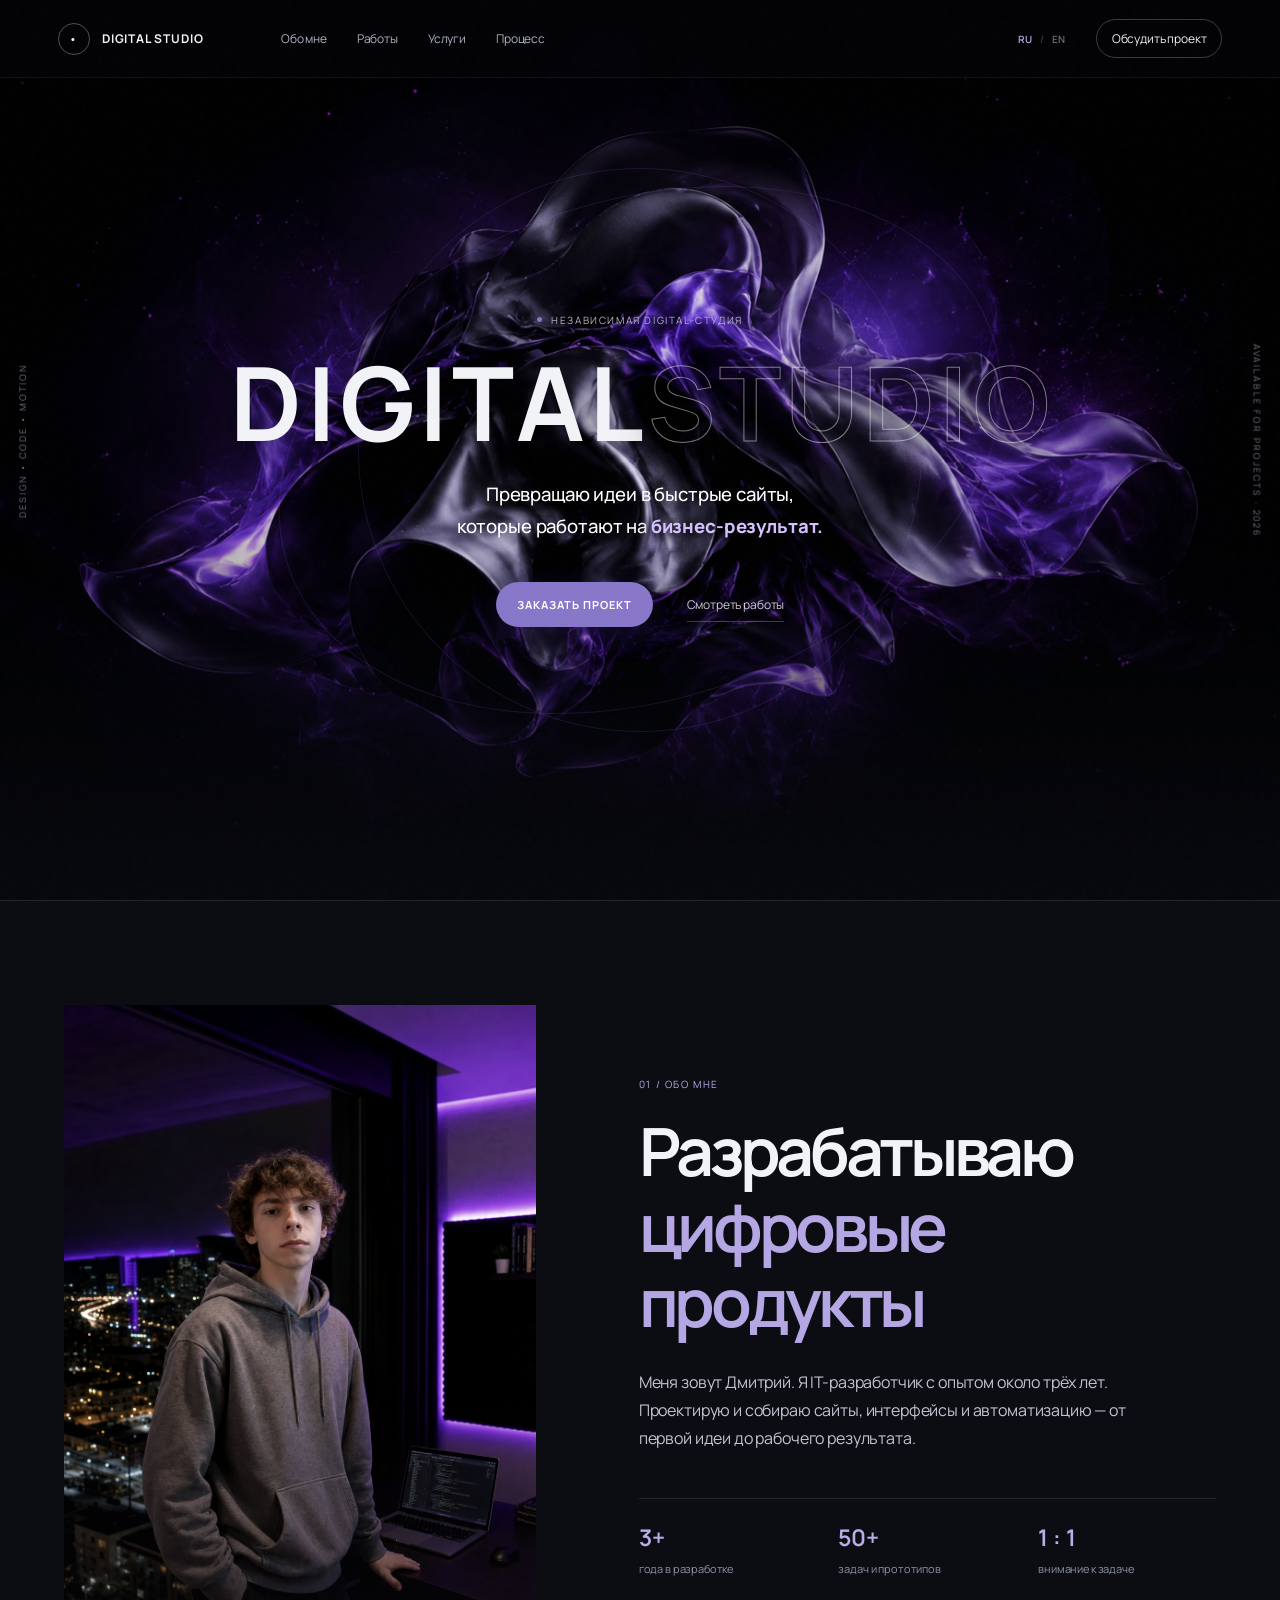
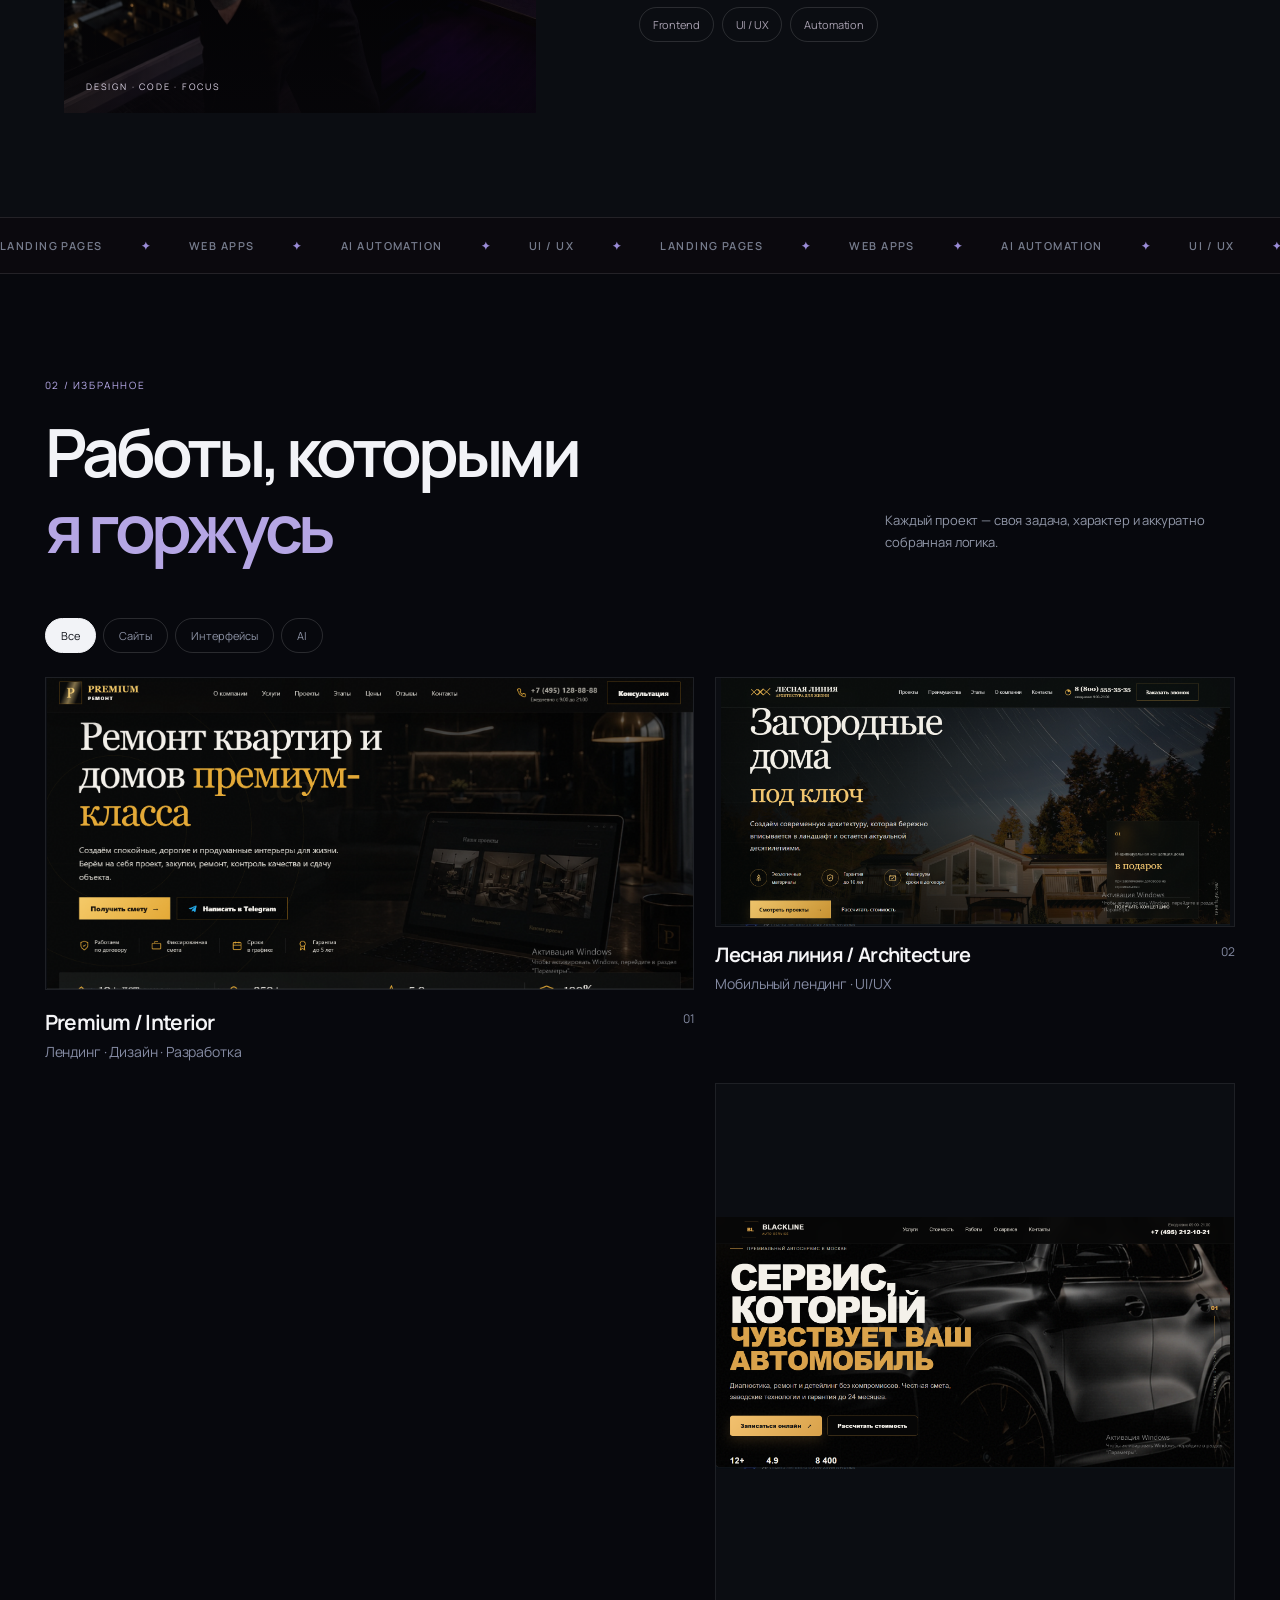
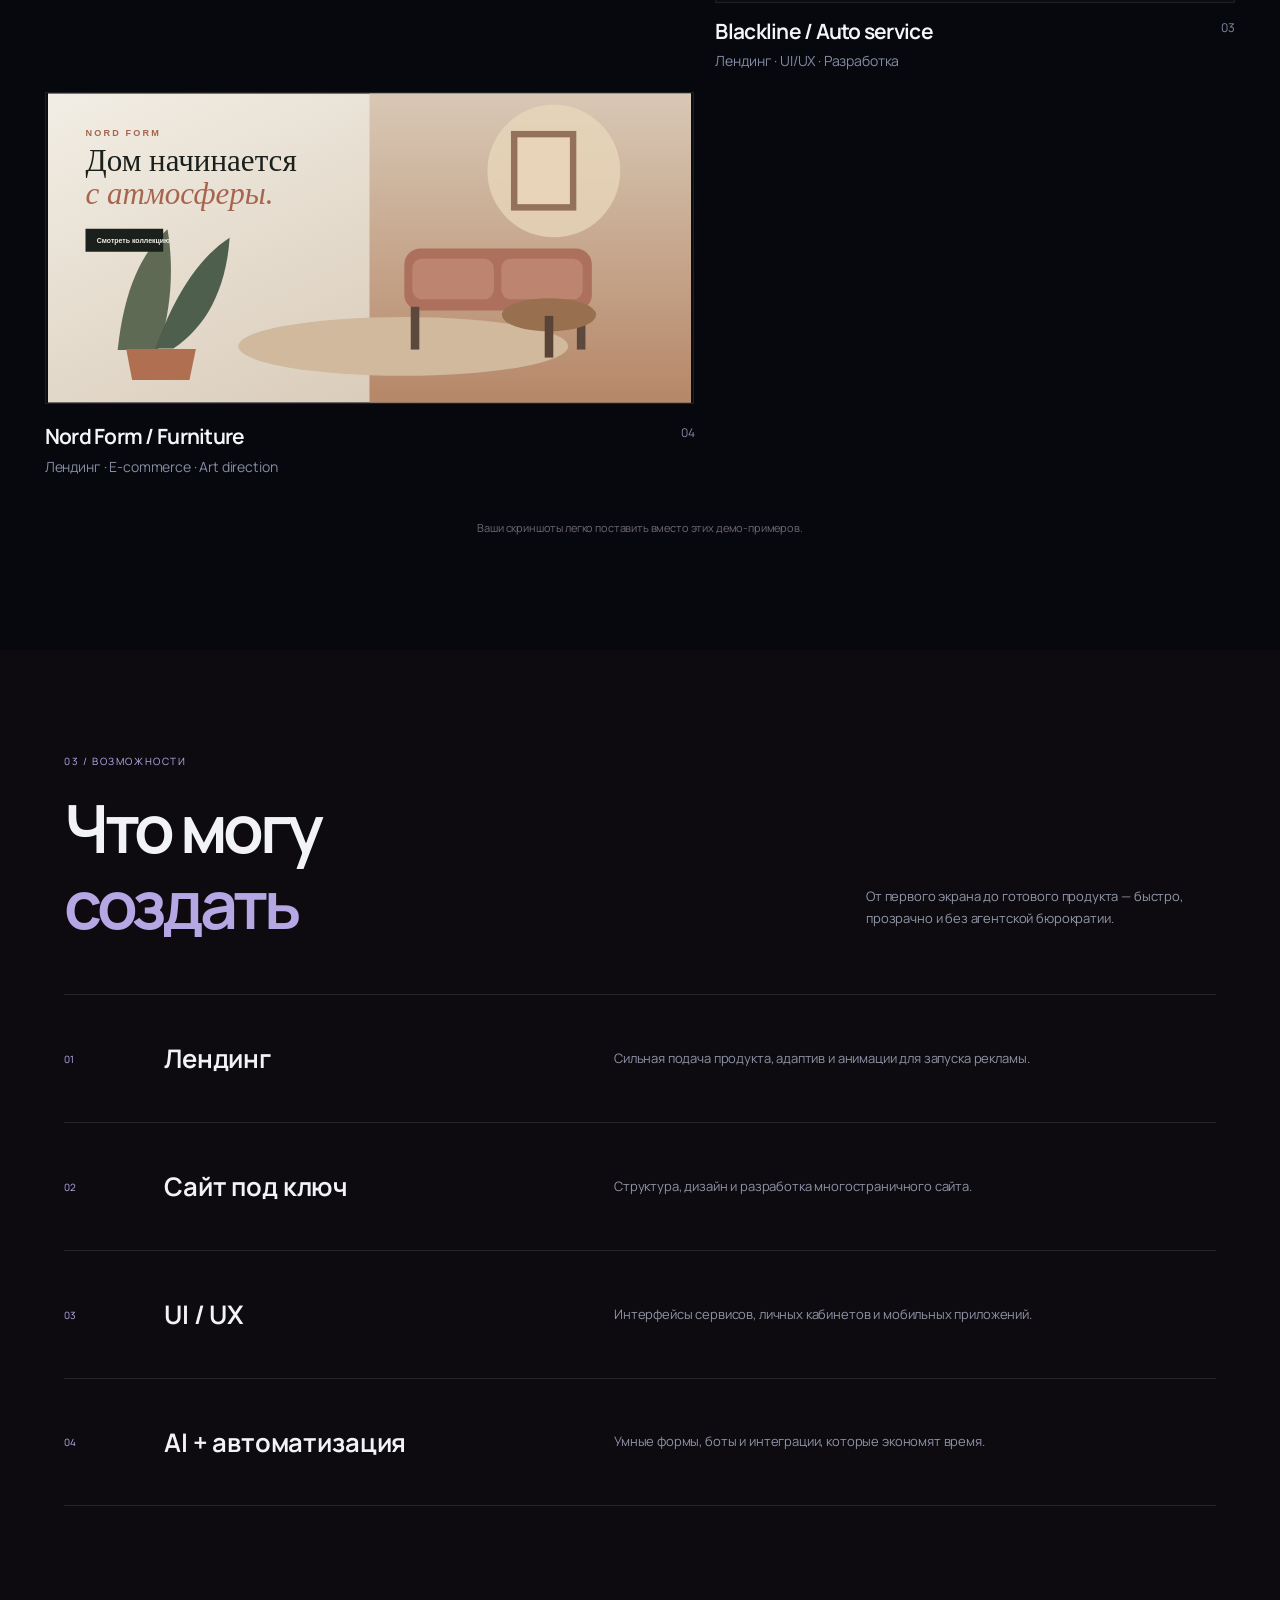
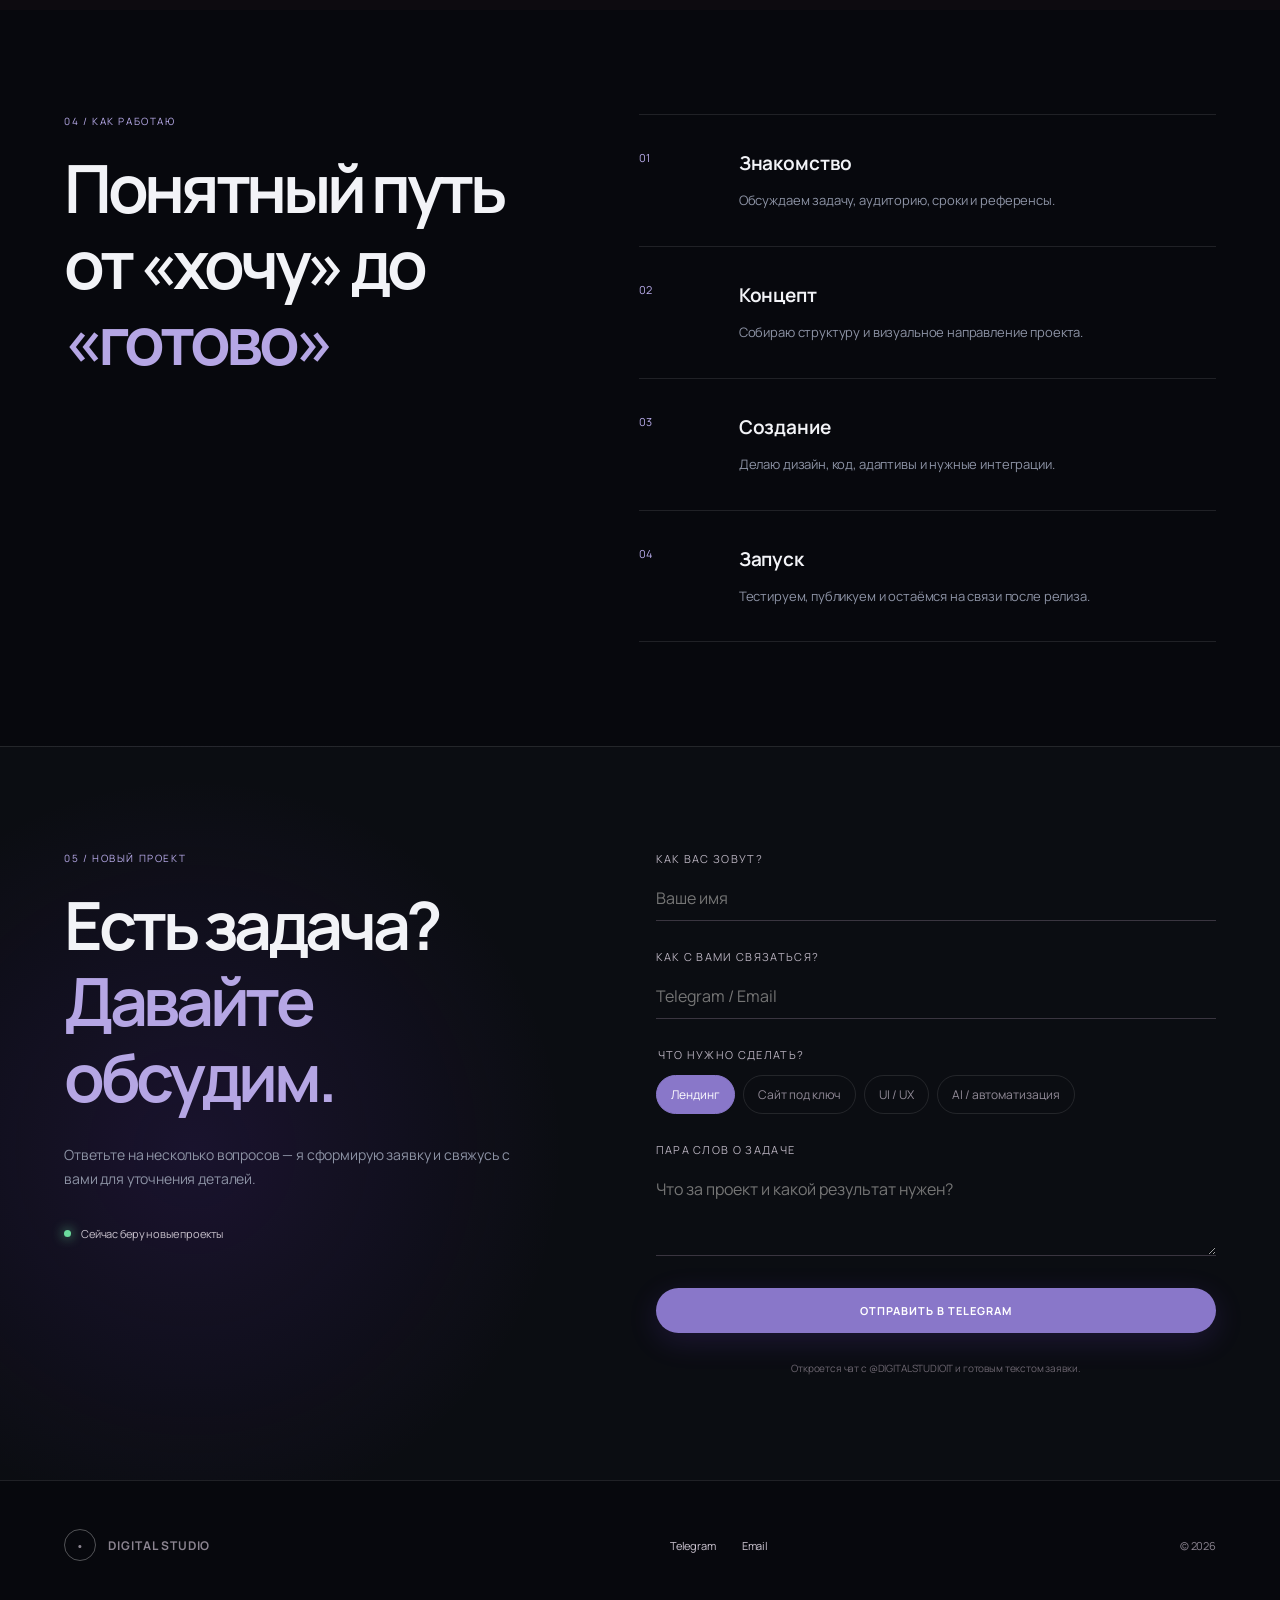
==== commit f926841d: "Add furniture landing to portfolio" ====
--- a/index.html
+++ b/index.html
@@ -108,6 +108,12 @@
             <div class="work-meta"><div><h3>Blackline / Auto service</h3><p>Лендинг · UI/UX · Разработка</p></div><span>03</span></div>
           </a>
         </article>
+        <article class="work-card reveal" data-category="web">
+          <a class="work-card-link" href="furniture-landing/" target="_blank" rel="noopener noreferrer">
+            <div class="portfolio-visual"><img src="assets/portfolio-furniture.svg" alt="Лендинг мебельного бренда Nord Form"></div>
+            <div class="work-meta"><div><h3>Nord Form / Furniture</h3><p>Лендинг · E-commerce · Art direction</p></div><span>04</span></div>
+          </a>
+        </article>
       </div>
       <p class="replace-note reveal">Ваши скриншоты легко поставить вместо этих демо-примеров.</p>
     </section>
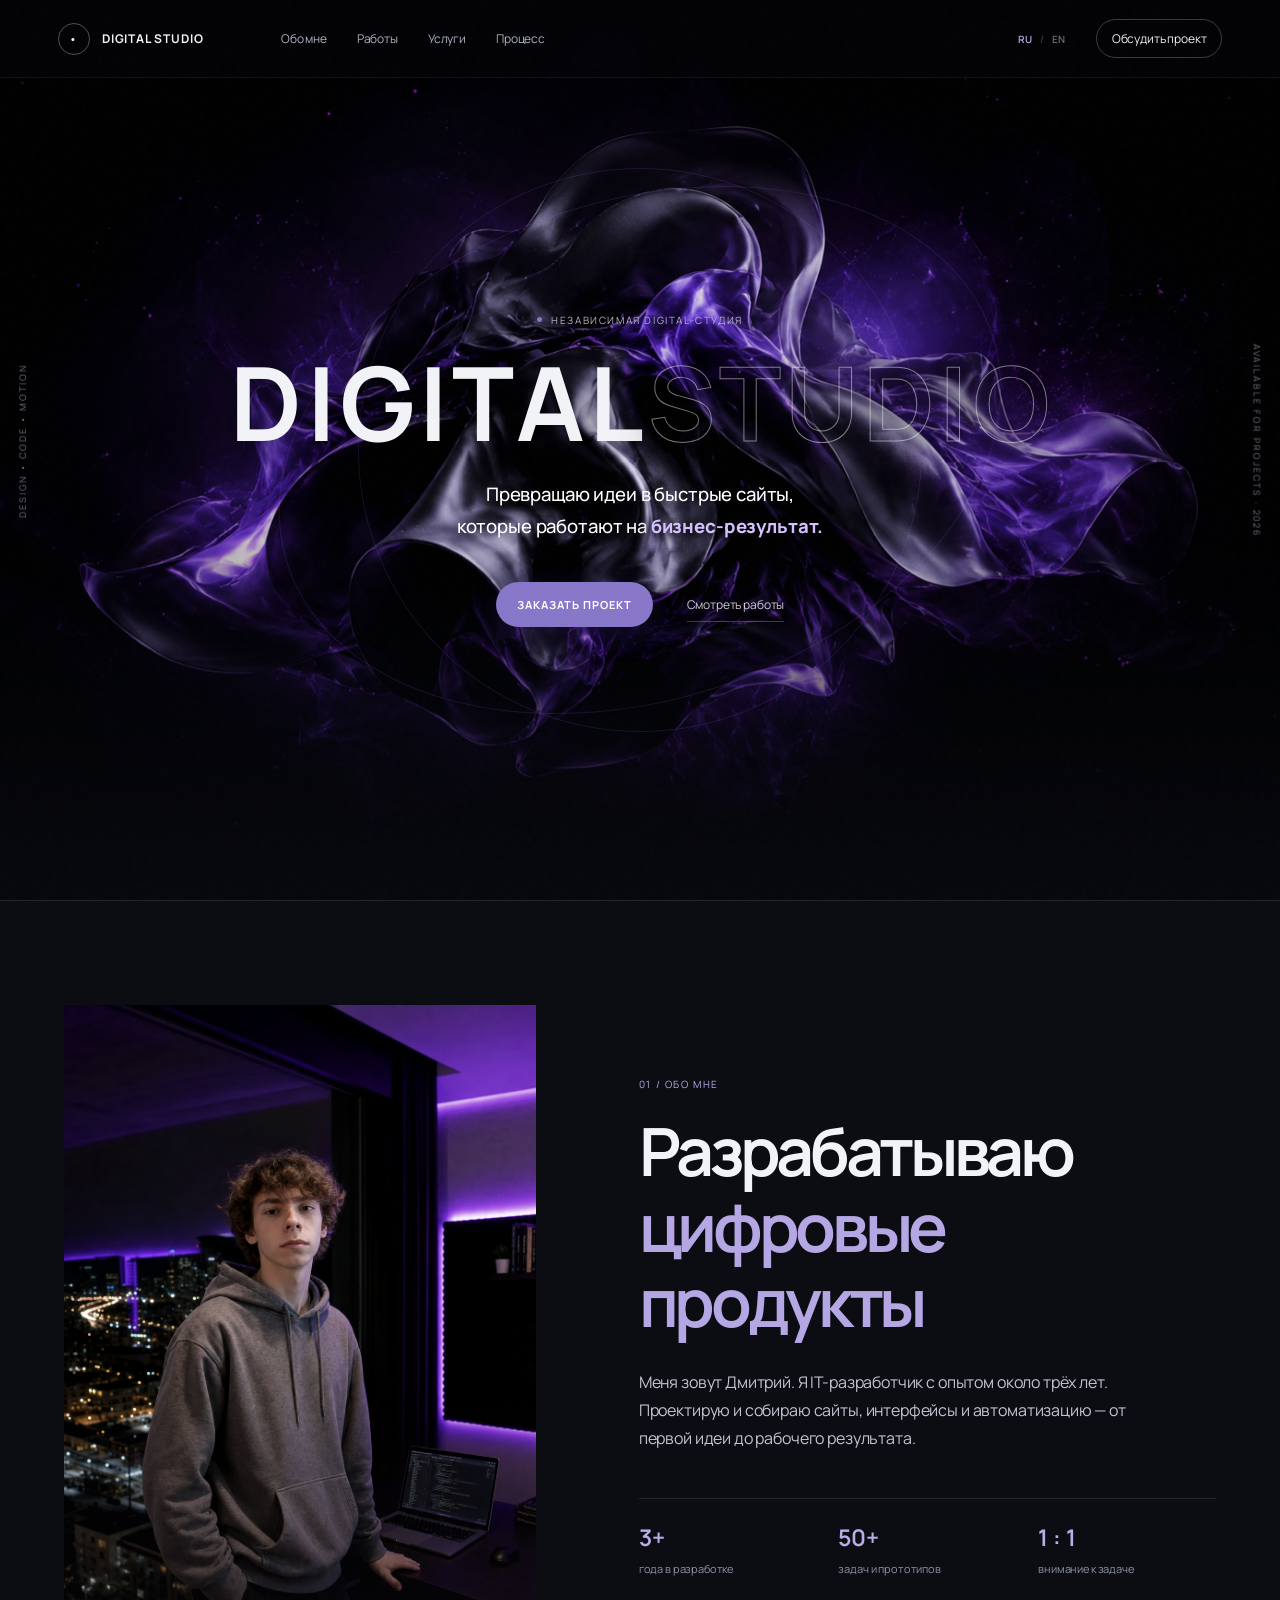
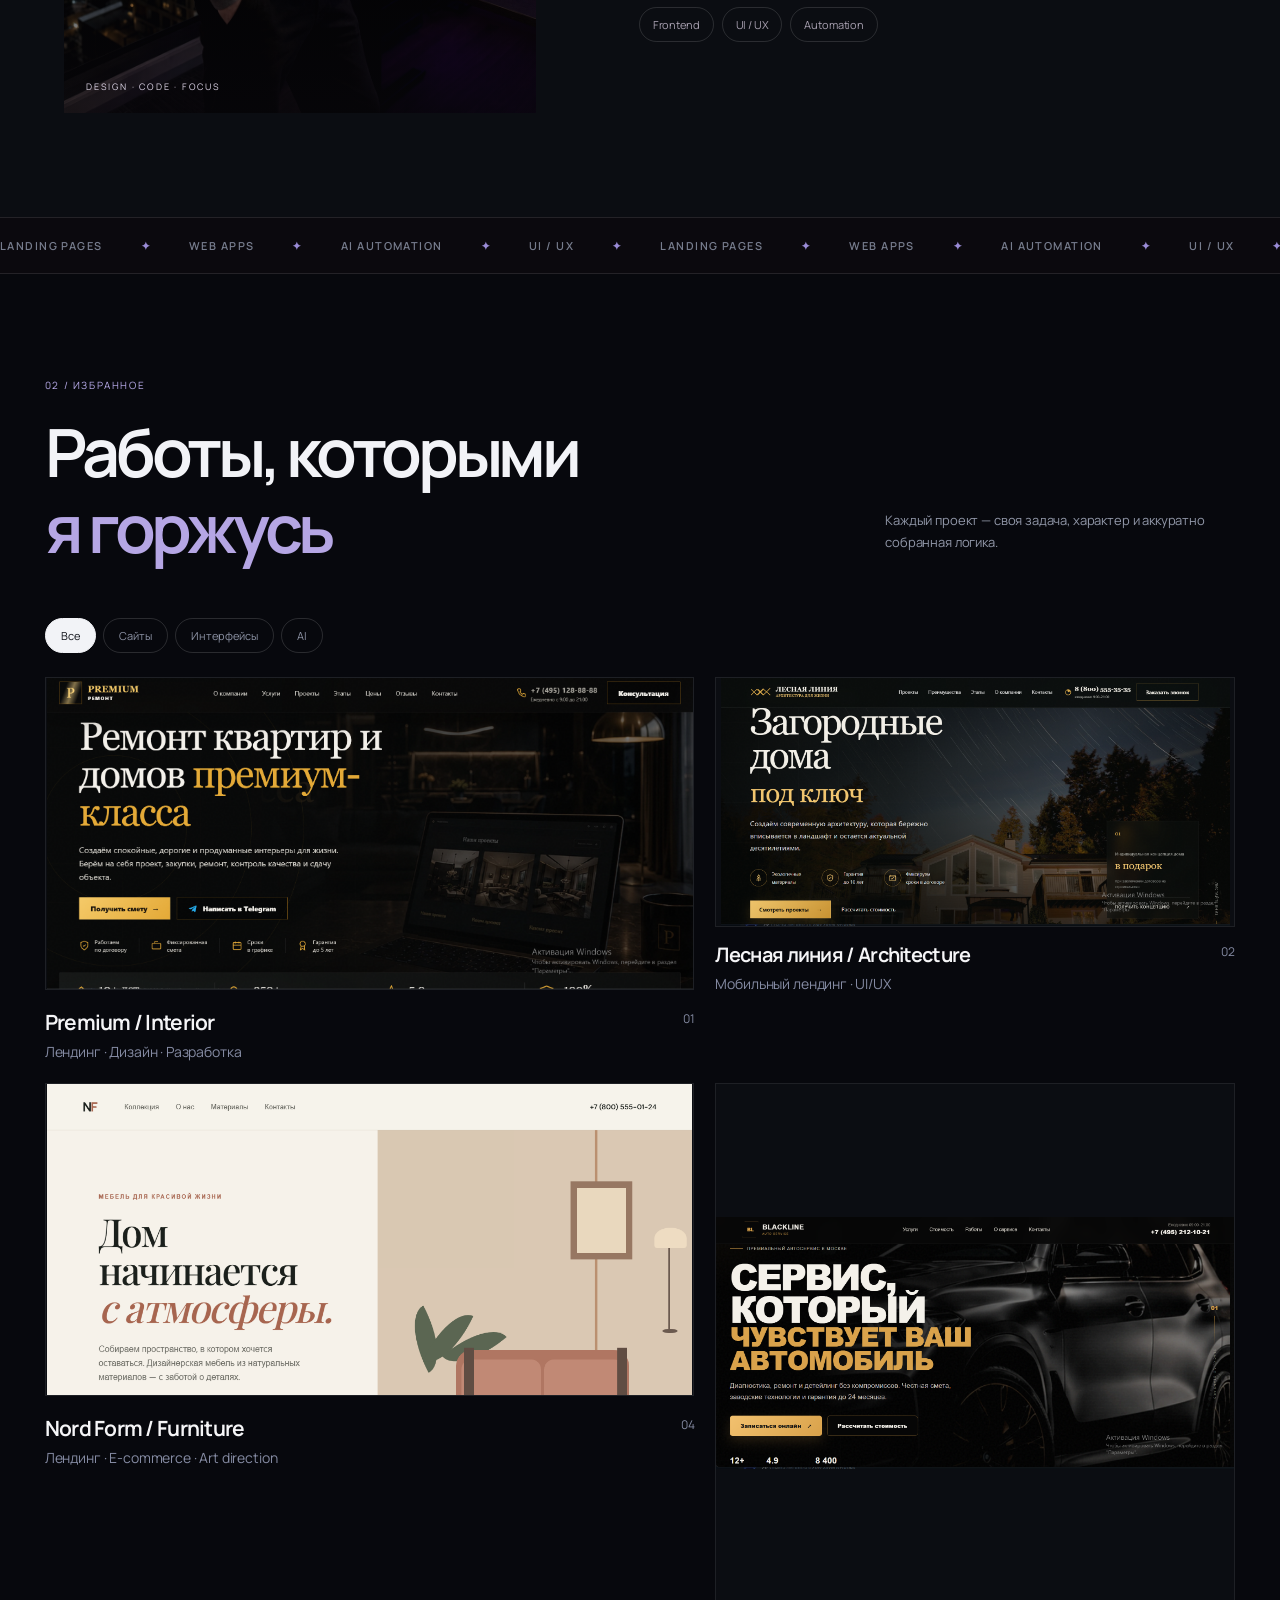
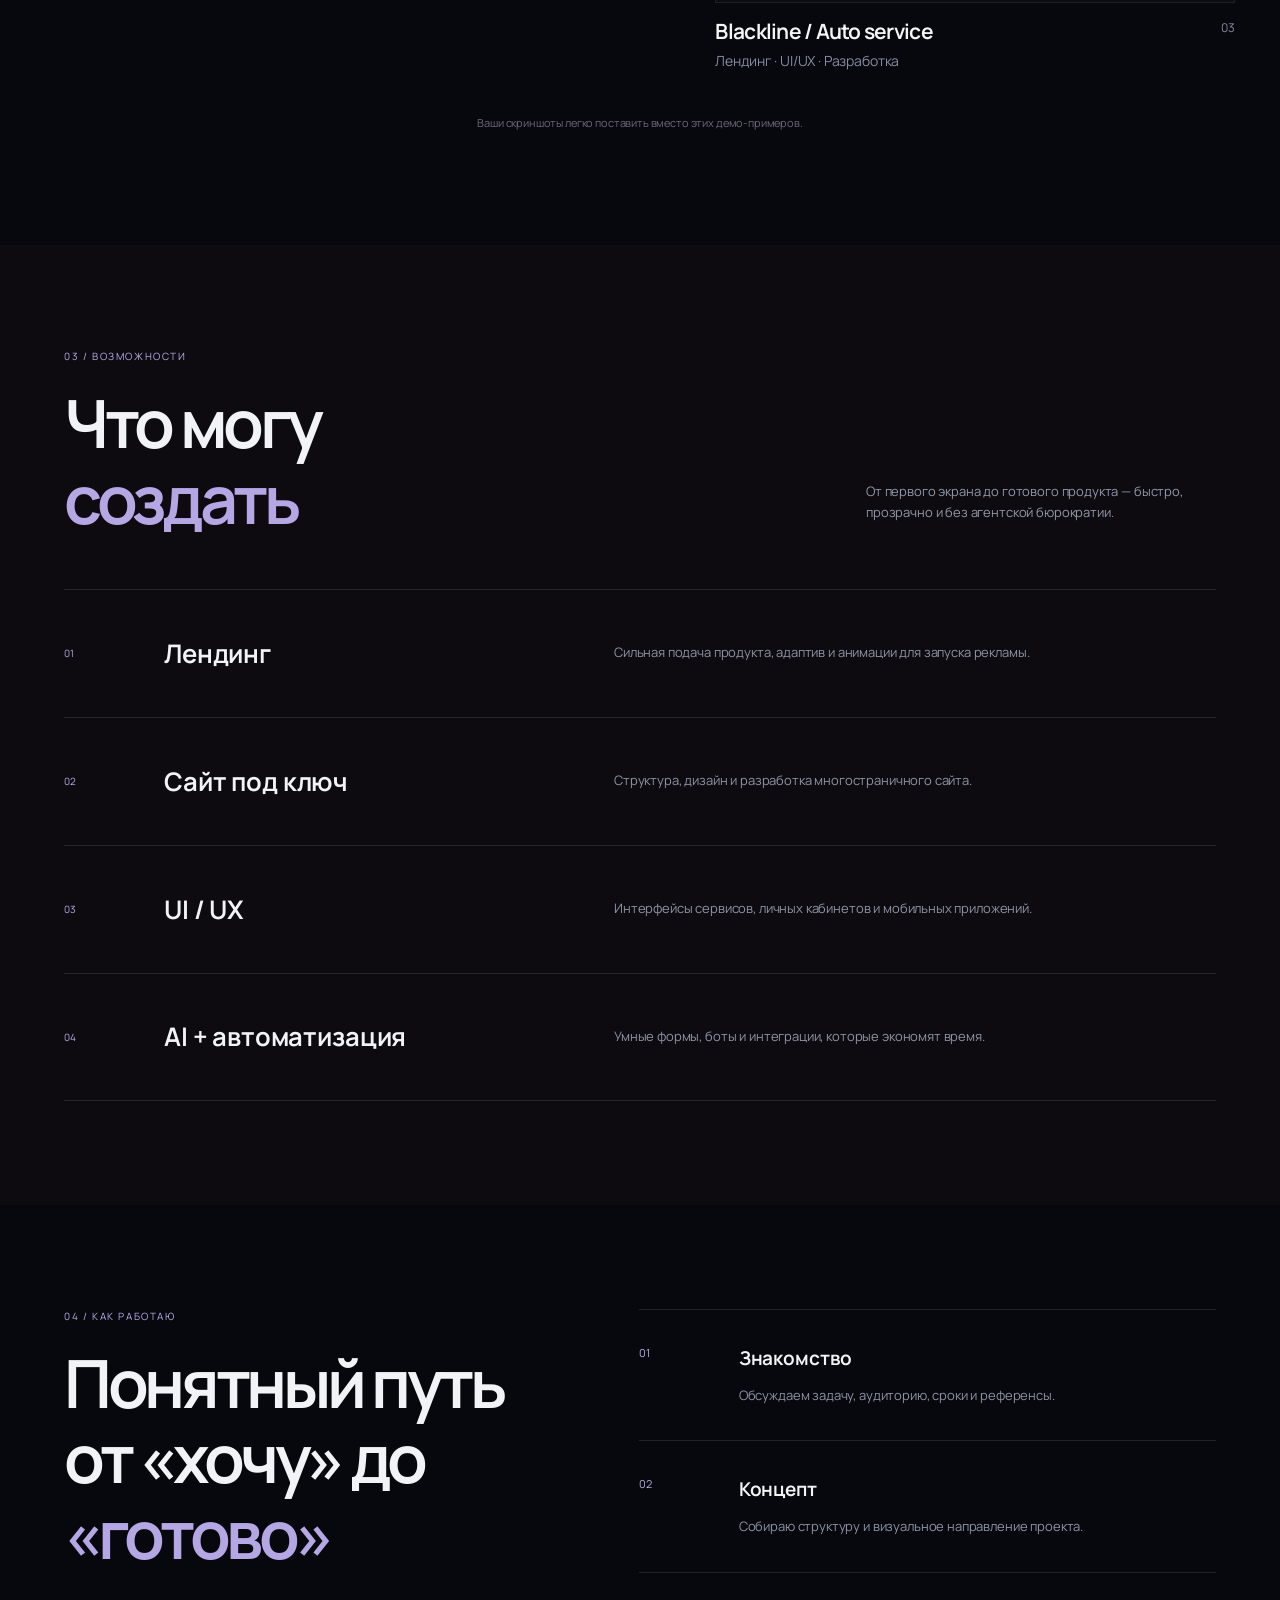
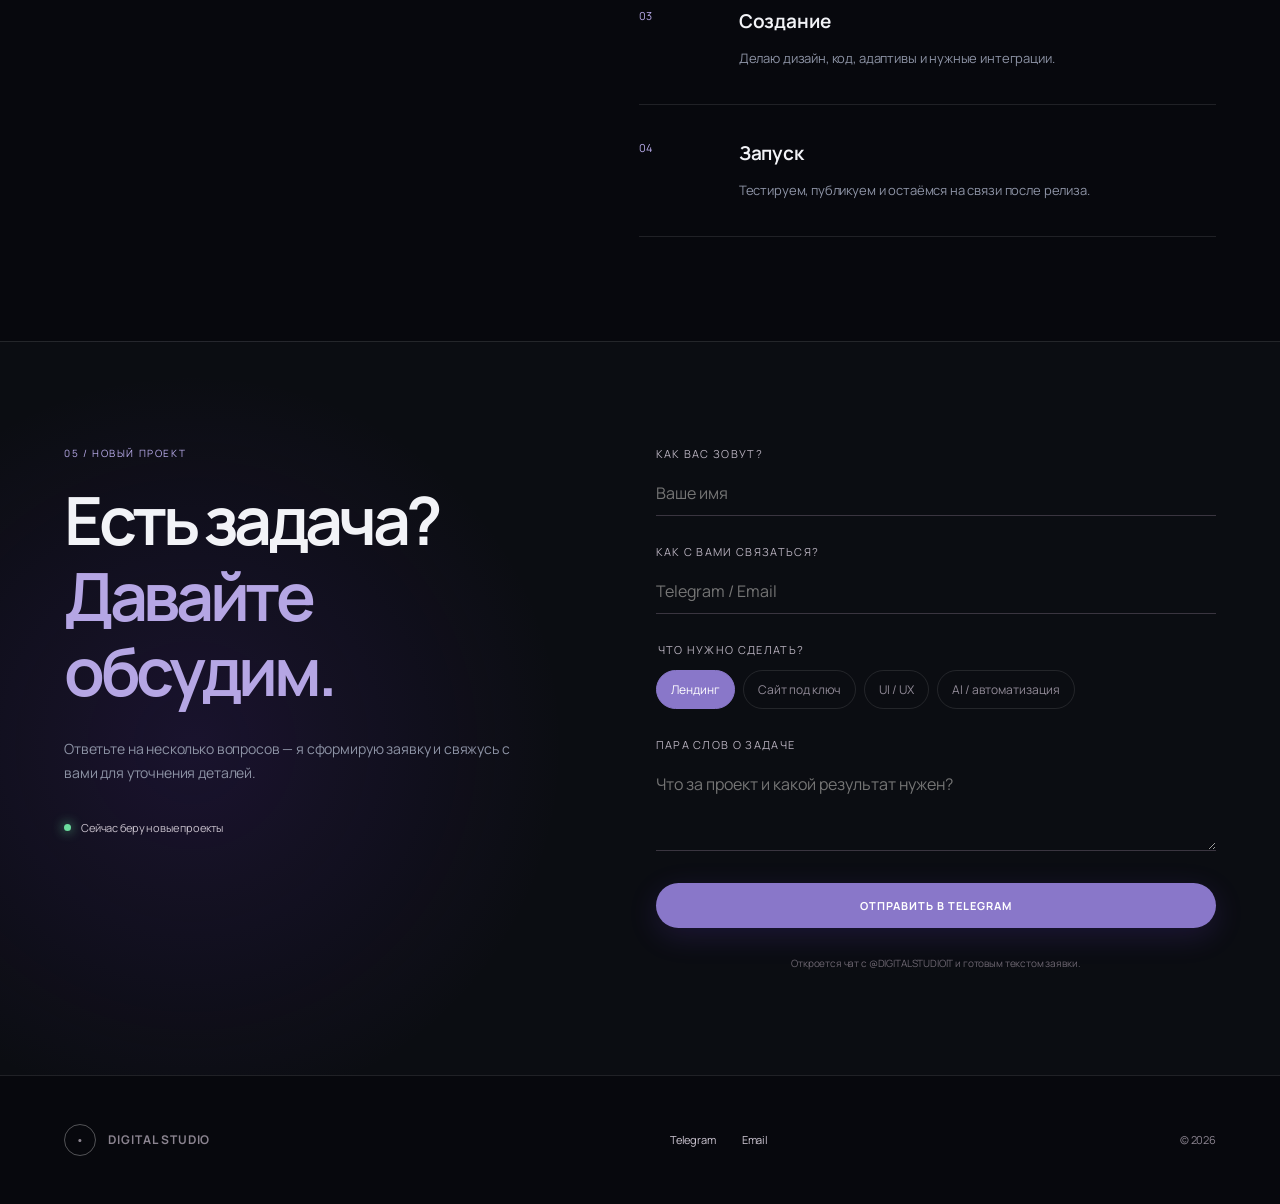
==== commit 56ac1e4a: "Align furniture project and use landing screenshot" ====
--- a/index.html
+++ b/index.html
@@ -110,7 +110,7 @@
         </article>
         <article class="work-card reveal" data-category="web">
           <a class="work-card-link" href="furniture-landing/" target="_blank" rel="noopener noreferrer">
-            <div class="portfolio-visual"><img src="assets/portfolio-furniture.svg" alt="Лендинг мебельного бренда Nord Form"></div>
+            <div class="portfolio-visual"><img src="assets/portfolio-furniture.png" alt="Лендинг мебельного бренда Nord Form"></div>
             <div class="work-meta"><div><h3>Nord Form / Furniture</h3><p>Лендинг · E-commerce · Art direction</p></div><span>04</span></div>
           </a>
         </article>
--- a/portfolio.css
+++ b/portfolio.css
@@ -17,5 +17,8 @@
 .work-card:nth-child(3) .portfolio-visual{aspect-ratio:430 / 430}
 .work-card:nth-child(3) .work-meta{padding-top:16px}
 .replace-note{grid-column:1/-1;margin-top:44px}
+/* Keep the newest furniture project aligned opposite the auto-service project. */
+.work-card:nth-child(3){grid-column:2;grid-row:2}
+.work-card:nth-child(4){grid-column:1;grid-row:2;margin-top:0}
 @media(max-width:1199px){.work-grid{grid-template-columns:minmax(0,1.12fr) minmax(0,1fr);gap:22px}.work-meta h3{font-size:19px}.work-meta p{font-size:13px}}
-@media(max-width:767px){.work-grid{grid-template-columns:minmax(0,1fr);gap:42px;overflow:visible}.work-card:nth-child(3){grid-column:auto;margin-top:0}.portfolio-visual,.work-card-large .portfolio-visual,.work-card:not(.work-card-large) .portfolio-visual,.work-card:nth-child(3) .portfolio-visual{aspect-ratio:1893 / 911}.work-meta,.work-card:nth-child(2) .work-meta,.work-card:nth-child(3) .work-meta{padding-top:16px;min-height:0}.work-meta h3,.work-card:nth-child(2) .work-meta h3{font-size:18px;white-space:normal}.work-meta p{font-size:13px}.replace-note{grid-column:auto;margin-top:0}}
+@media(max-width:767px){.work-grid{grid-template-columns:minmax(0,1fr);gap:42px;overflow:visible}.work-card:nth-child(3),.work-card:nth-child(4){grid-column:auto;grid-row:auto;margin-top:0}.portfolio-visual,.work-card-large .portfolio-visual,.work-card:not(.work-card-large) .portfolio-visual,.work-card:nth-child(3) .portfolio-visual{aspect-ratio:1893 / 911}.work-meta,.work-card:nth-child(2) .work-meta,.work-card:nth-child(3) .work-meta{padding-top:16px;min-height:0}.work-meta h3,.work-card:nth-child(2) .work-meta h3{font-size:18px;white-space:normal}.work-meta p{font-size:13px}.replace-note{grid-column:auto;margin-top:0}}
